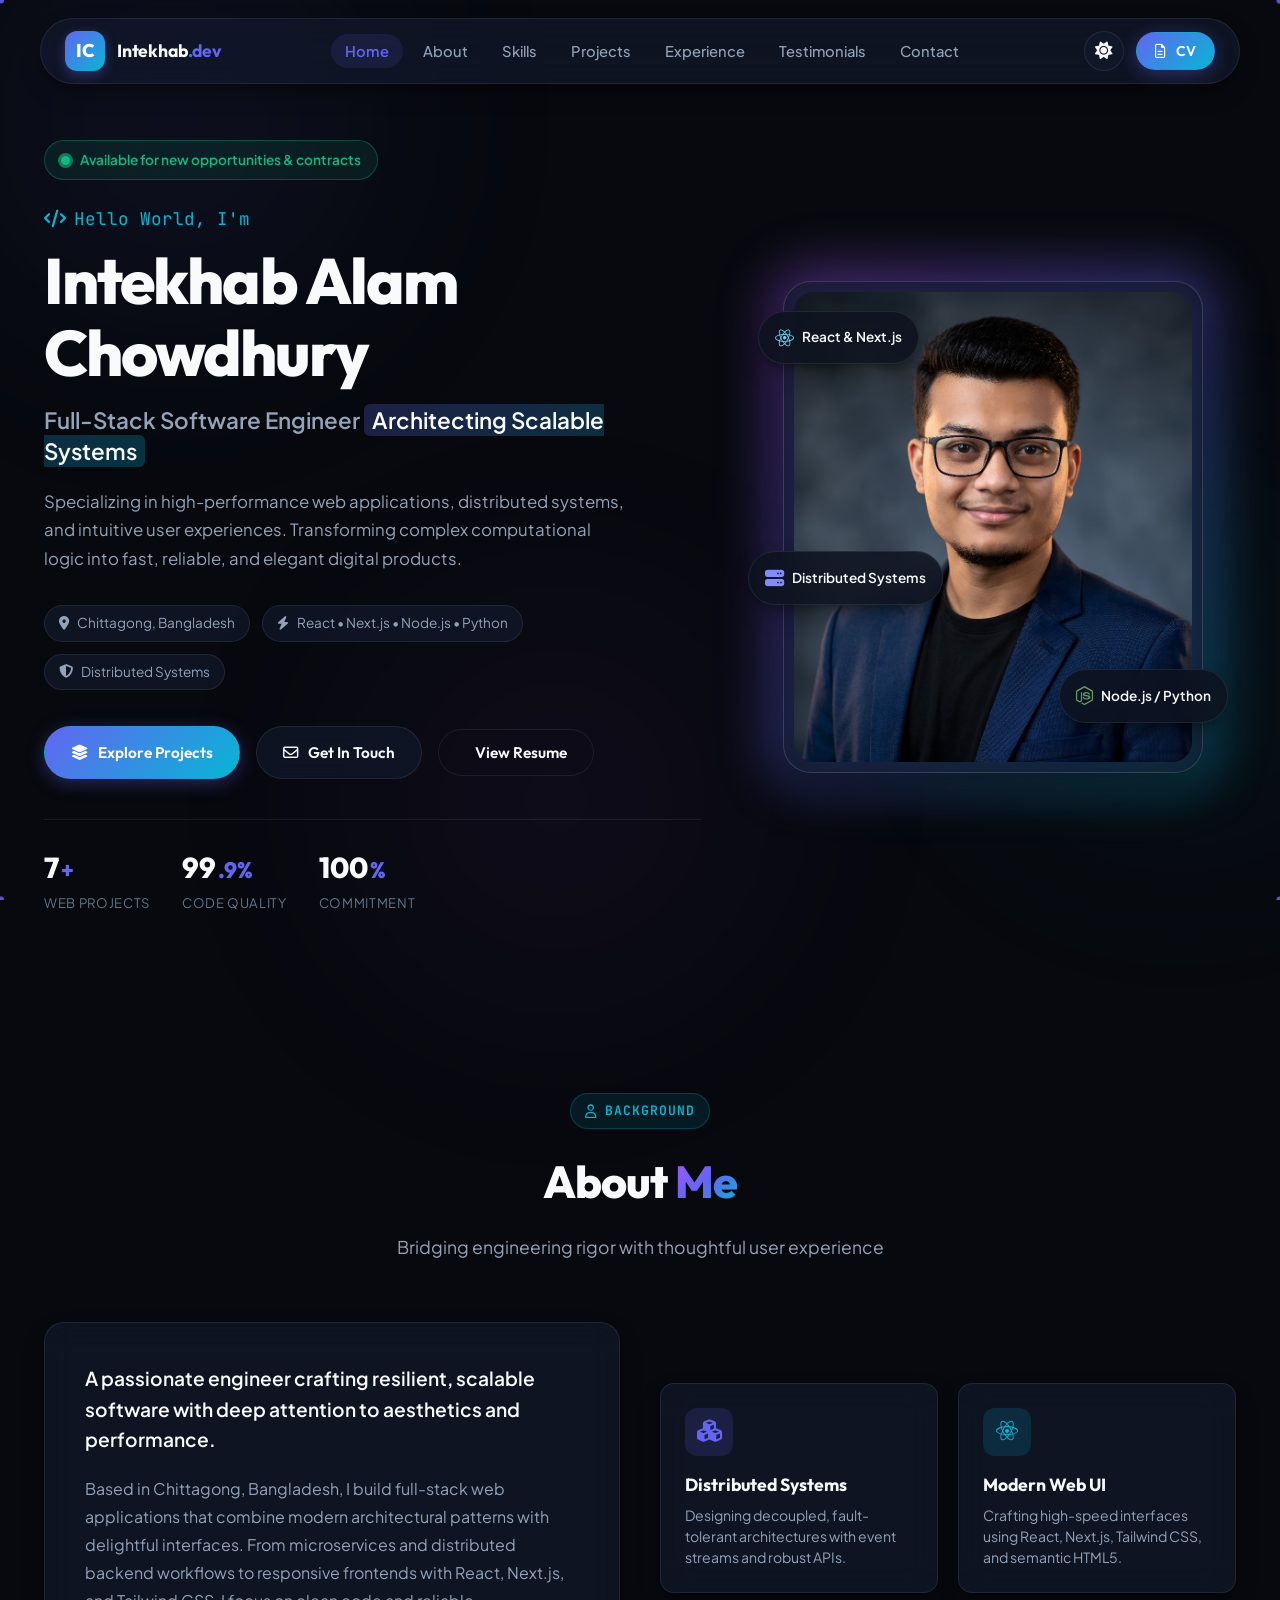
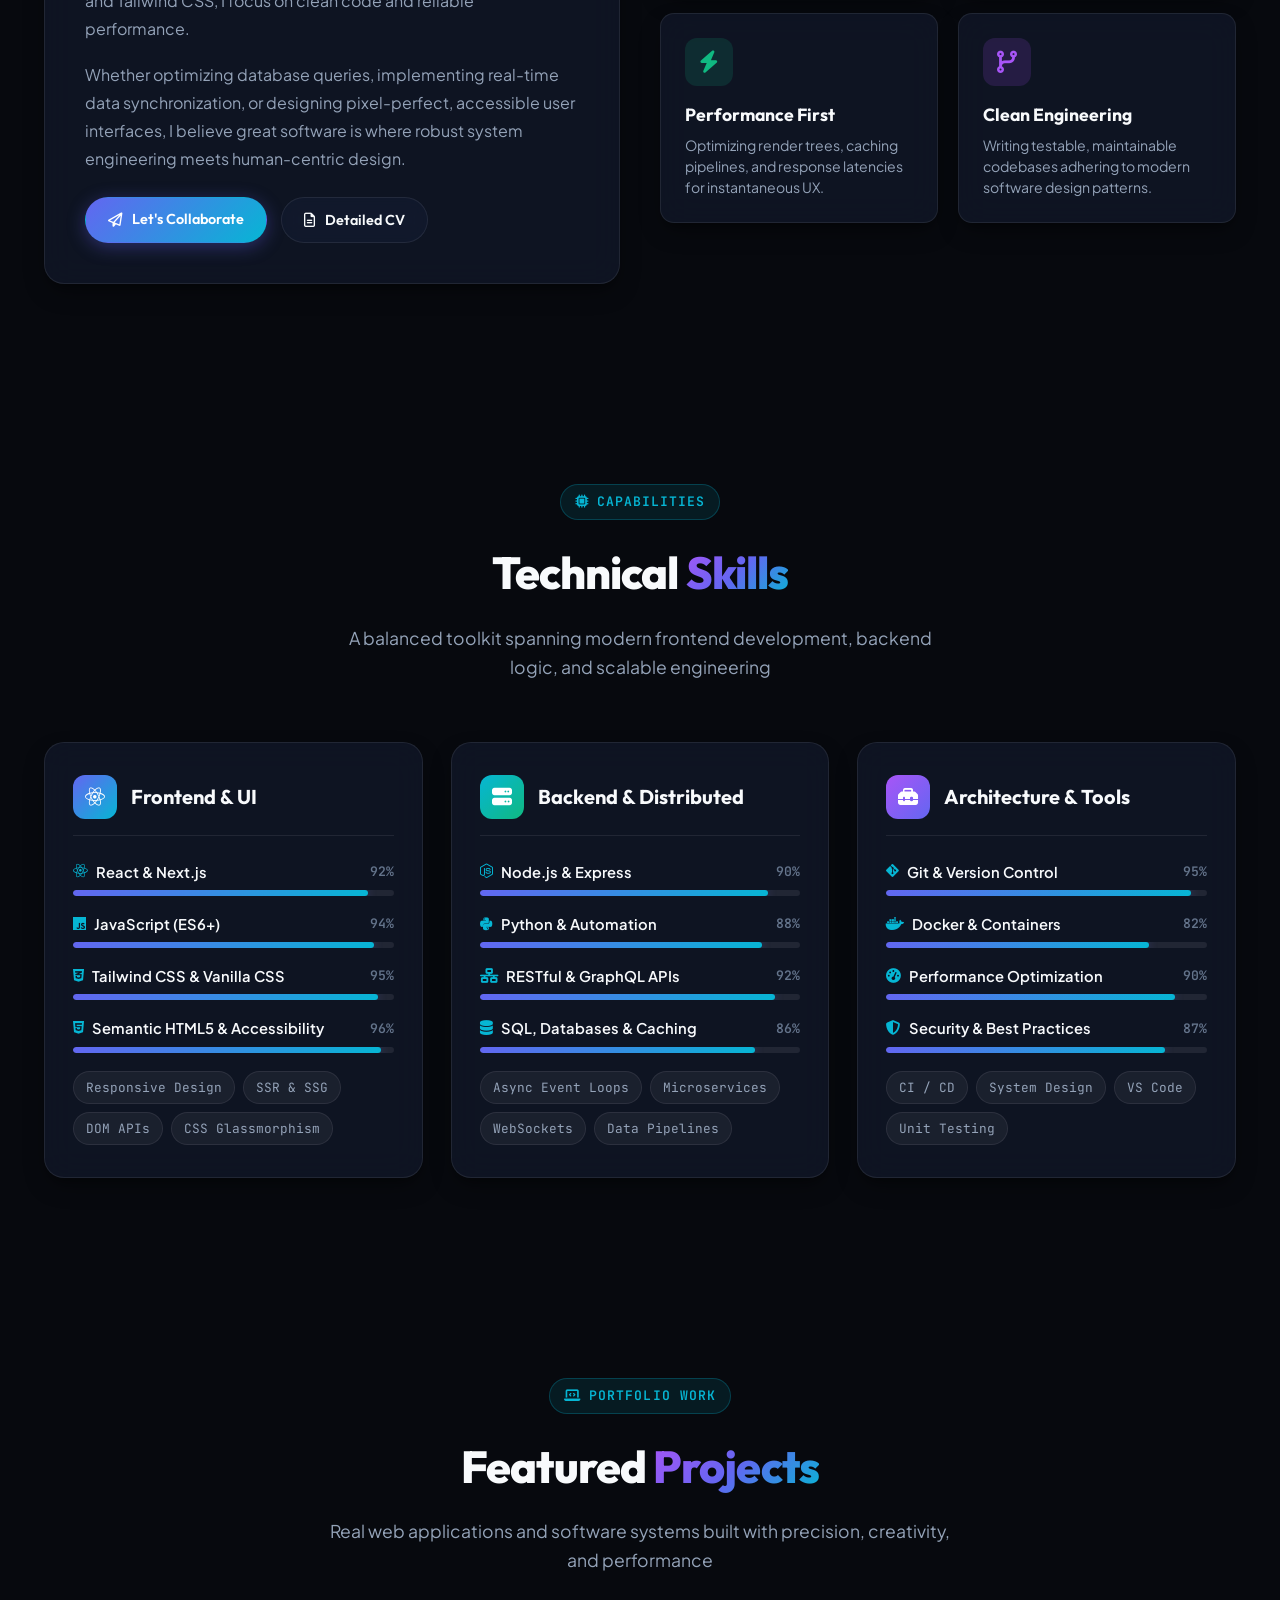
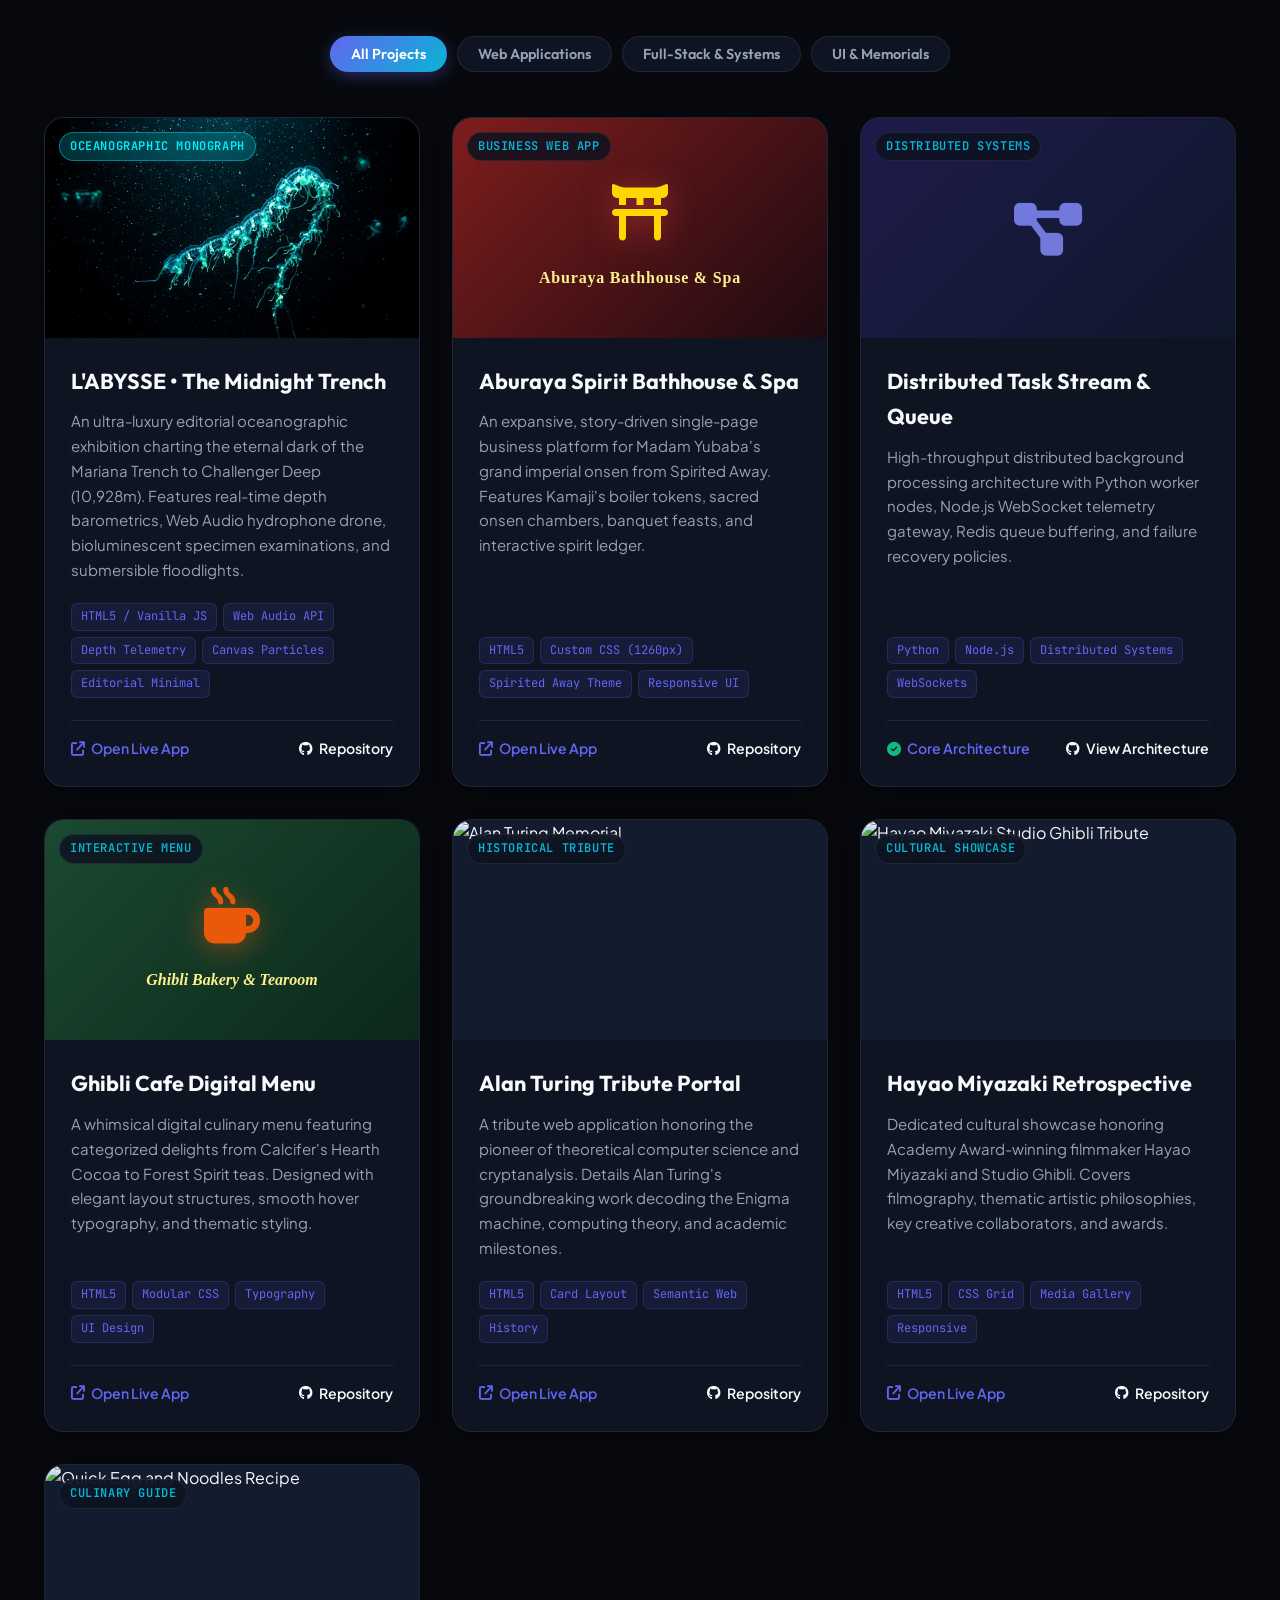
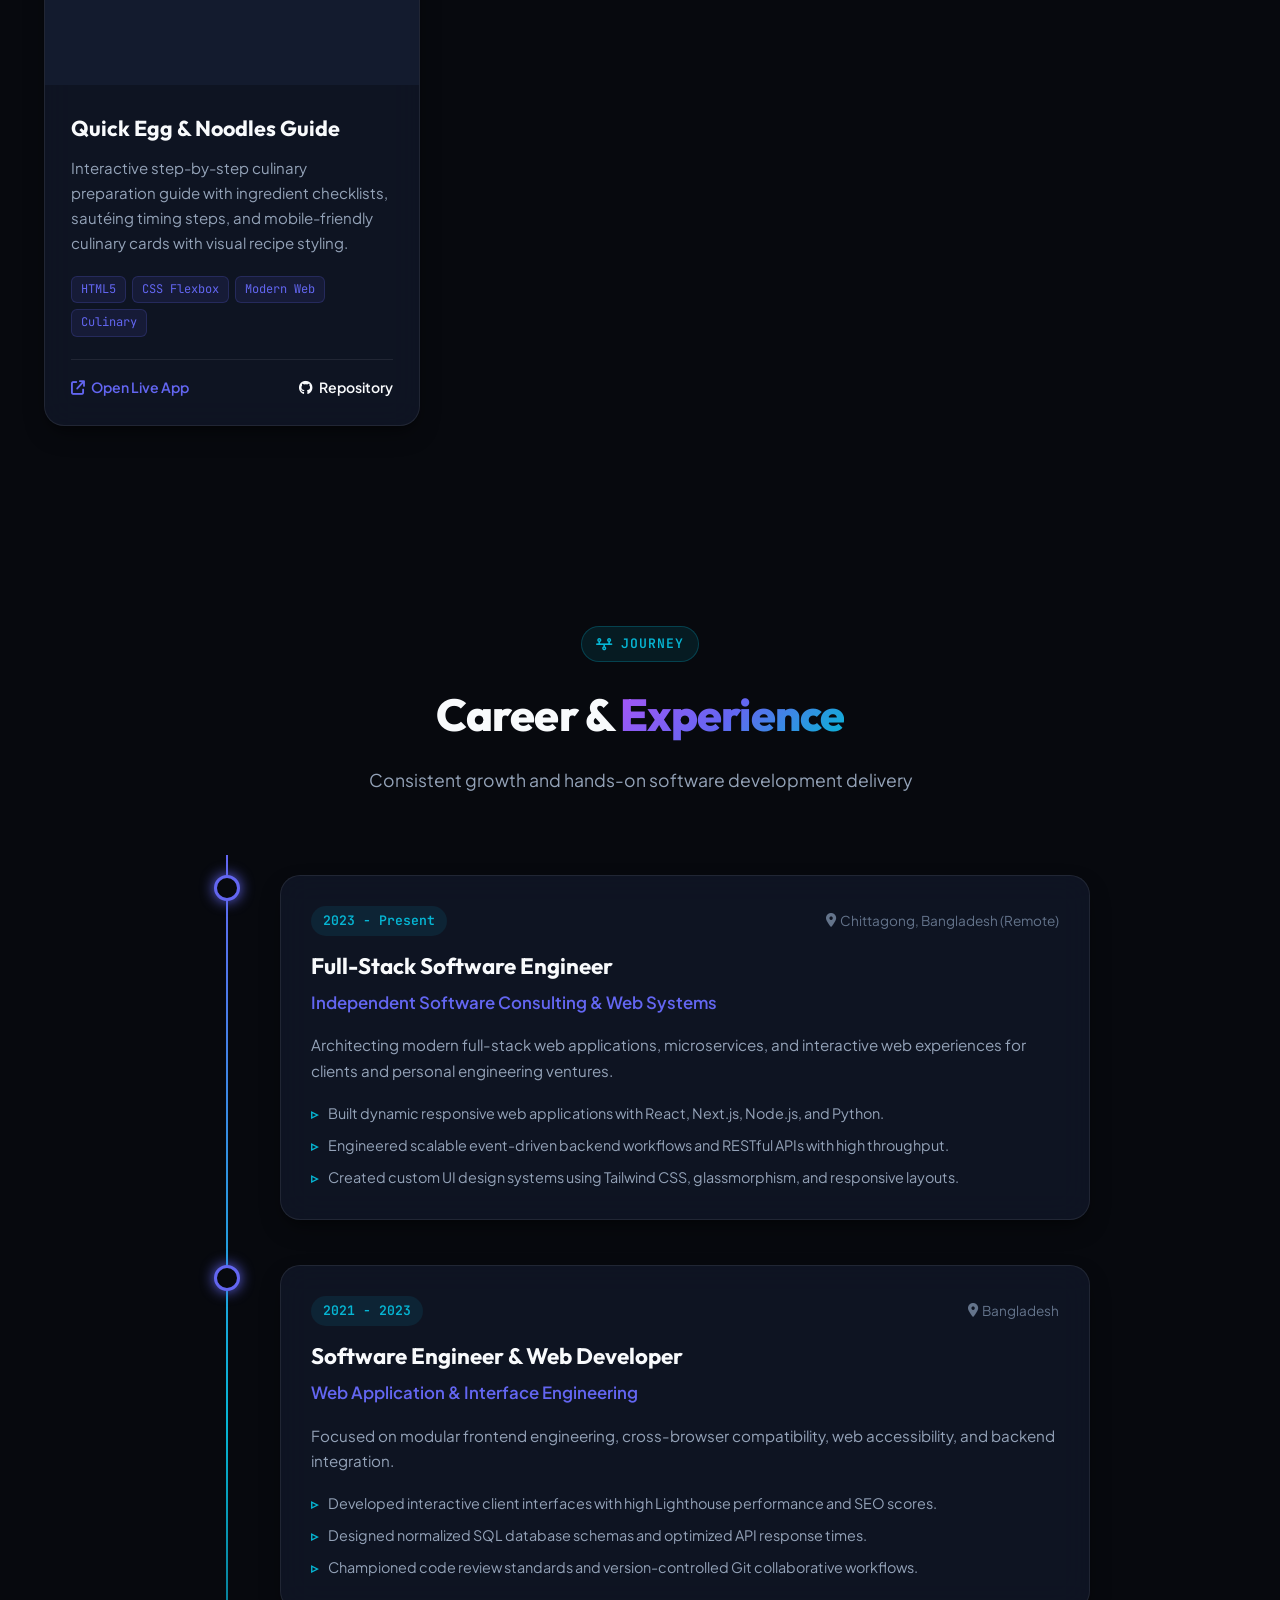
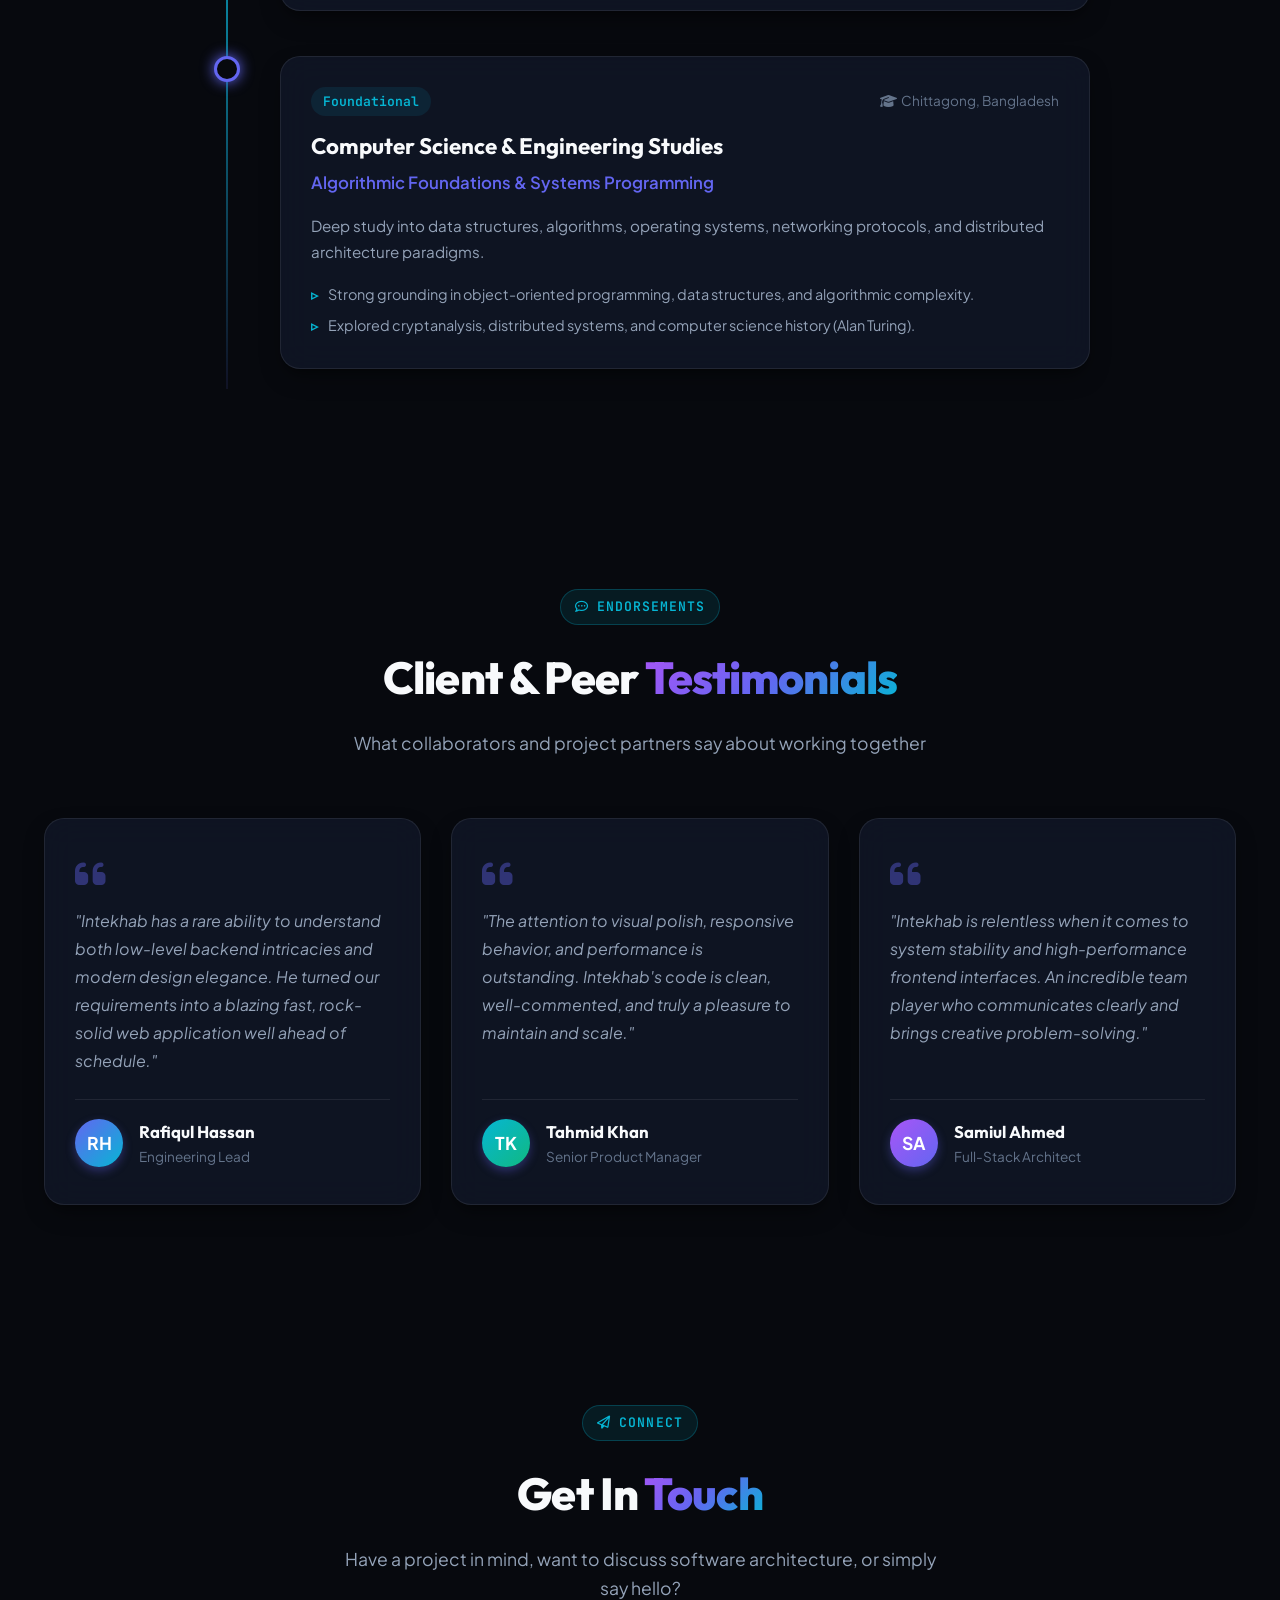
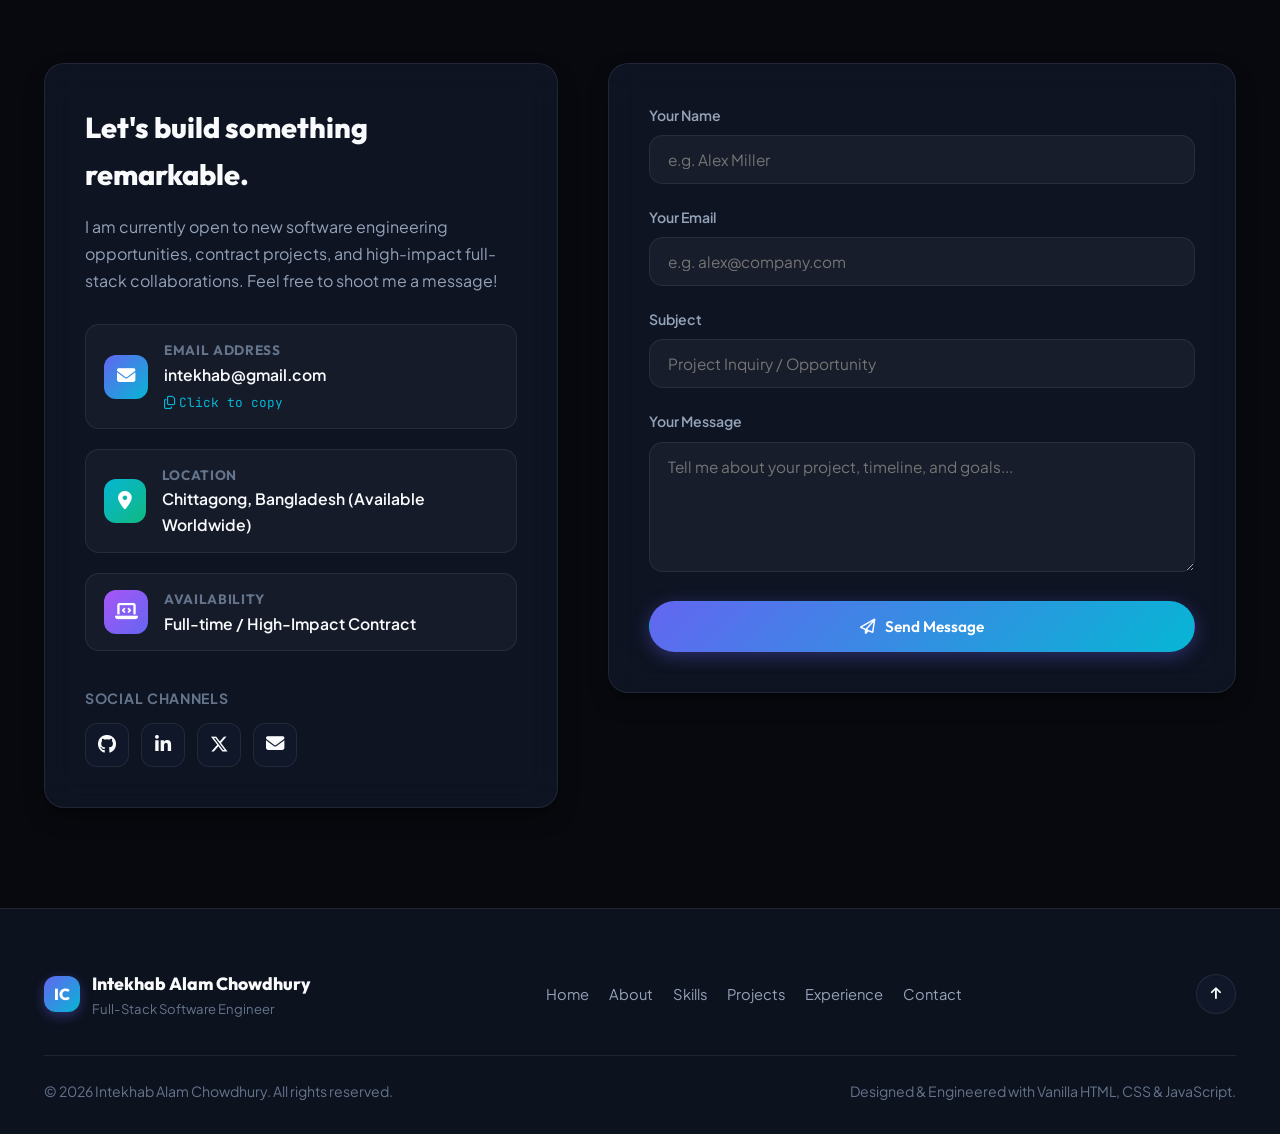
==== Portfolio/index.html @ 489e8120 "Fix public project screen issue (6ad2fc266c4249ab5e0a9890)" ====
<!DOCTYPE html>
<html lang="en" data-theme="dark">
<head>
  <meta charset="UTF-8" />
  <meta name="viewport" content="width=device-width, initial-scale=1.0" />
  <title>Intekhab Alam Chowdhury | Full-Stack Software Engineer</title>
  <meta name="description" content="Portfolio of Intekhab Alam Chowdhury - Full-Stack Software Engineer specializing in high-performance web applications, scalable architectures, and distributed systems." />
  <meta name="keywords" content="Intekhab Alam Chowdhury, Full-Stack Software Engineer, React, Next.js, Node.js, Python, Tailwind, Chittagong, Bangladesh, Portfolio" />
  <meta name="author" content="Intekhab Alam Chowdhury" />

  <!-- Open Graph / Meta -->
  <meta property="og:type" content="website" />
  <meta property="og:title" content="Intekhab Alam Chowdhury | Full-Stack Software Engineer" />
  <meta property="og:description" content="Specializing in high-performance web apps, distributed systems, and modern frontend/backend engineering." />
  <meta property="og:image" content="assets/profile.jpg" />

  <!-- Google Fonts & Font Awesome Icons -->
  <link rel="preconnect" href="https://fonts.googleapis.com" />
  <link rel="preconnect" href="https://fonts.gstatic.com" crossorigin />
  <link href="https://fonts.googleapis.com/css2?family=Outfit:wght@400;500;600;700;800;900&family=Plus+Jakarta+Sans:wght@300;400;500;600;700&family=JetBrains+Mono:wght@400;500;600&display=swap" rel="stylesheet" />
  <link rel="stylesheet" href="https://cdnjs.cloudflare.com/ajax/libs/font-awesome/6.5.1/css/all.min.css" />

  <!-- Custom Stylesheet -->
  <link rel="stylesheet" href="style.css" />
</head>
<body>

  <!-- Top Scroll Progress Bar -->
  <div class="scroll-progress-bar" id="scroll-progress"></div>

  <!-- Interactive Canvas Particle Background -->
  <canvas id="ambient-canvas"></canvas>

  <!-- Ambient Glowing Orbs -->
  <div class="bg-glow-orb orb-1"></div>
  <div class="bg-glow-orb orb-2"></div>
  <div class="bg-glow-orb orb-3"></div>

  <!-- =================================================================
       NAVIGATION
       ================================================================= -->
  <header>
    <nav class="navbar" id="navbar">
      <a href="#hero" class="nav-brand" aria-label="Intekhab Alam Chowdhury Home">
        <div class="nav-logo-badge">IC</div>
        <div class="nav-brand-text">Intekhab<span>.dev</span></div>
      </a>

      <ul class="nav-links">
        <li><a href="#hero" class="nav-link active">Home</a></li>
        <li><a href="#about" class="nav-link">About</a></li>
        <li><a href="#skills" class="nav-link">Skills</a></li>
        <li><a href="#projects" class="nav-link">Projects</a></li>
        <li><a href="#experience" class="nav-link">Experience</a></li>
        <li><a href="#testimonials" class="nav-link">Testimonials</a></li>
        <li><a href="#contact" class="nav-link">Contact</a></li>
      </ul>

      <div class="nav-actions">
        <button class="theme-toggle-btn" id="theme-toggle" aria-label="Toggle Dark/Light Mode">
          <i class="fa-solid fa-sun"></i>
        </button>
        <button class="btn btn-primary open-resume-modal" style="padding: 9px 18px; font-size: 0.88rem;">
          <i class="fa-regular fa-file-lines"></i> CV
        </button>
        <button class="mobile-nav-toggle" aria-label="Toggle navigation menu">
          <i class="fa-solid fa-bars"></i>
        </button>
      </div>
    </nav>
  </header>

  <main>
    <!-- =================================================================
         HERO SECTION
         ================================================================= -->
    <section class="hero" id="hero">
      <div class="container hero-grid">
        <div class="hero-content">
          <div class="hero-status-pill">
            <span class="status-pulse-dot"></span>
            Available for new opportunities & contracts
          </div>

          <div class="hero-greeting">
            <i class="fa-solid fa-code"></i> Hello World, I'm
          </div>

          <h1 class="hero-name">
            Intekhab Alam <br />
            <span class="gradient-text">Chowdhury</span>
          </h1>

          <h2 class="hero-title-role">
            Full-Stack Software Engineer <span class="highlight">Architecting Scalable Systems</span>
          </h2>

          <p class="hero-bio">
            Specializing in high-performance web applications, distributed systems, and intuitive user experiences.
            Transforming complex computational logic into fast, reliable, and elegant digital products.
          </p>

          <div class="hero-meta-badges">
            <div class="meta-badge">
              <i class="fa-solid fa-location-dot"></i> Chittagong, Bangladesh
            </div>
            <div class="meta-badge">
              <i class="fa-solid fa-bolt"></i> React • Next.js • Node.js • Python
            </div>
            <div class="meta-badge">
              <i class="fa-solid fa-shield-halved"></i> Distributed Systems
            </div>
          </div>

          <div class="hero-cta-group">
            <a href="#projects" class="btn btn-primary">
              <i class="fa-solid fa-layer-group"></i> Explore Projects
            </a>
            <a href="#contact" class="btn btn-secondary">
              <i class="fa-regular fa-envelope"></i> Get In Touch
            </a>
            <button class="btn btn-outline open-resume-modal">
              <i class="fa-solid fa-arrow-down-to-bracket"></i> View Resume
            </button>
          </div>

          <div class="hero-stats-row">
            <div class="stat-item">
              <div class="stat-number">7<span>+</span></div>
              <div class="stat-label">Web Projects</div>
            </div>
            <div class="stat-item">
              <div class="stat-number">99<span>.9%</span></div>
              <div class="stat-label">Code Quality</div>
            </div>
            <div class="stat-item">
              <div class="stat-number">100<span>%</span></div>
              <div class="stat-label">Commitment</div>
            </div>
          </div>
        </div>

        <div class="hero-visual">
          <div class="profile-card-wrapper">
            <div class="profile-glow-ring"></div>
            
            <div class="profile-image-container">
              <img 
                src="assets/profile.jpg" 
                alt="Intekhab Alam Chowdhury - Full-Stack Software Engineer" 
                class="profile-image" 
              />
            </div>

            <!-- Floating Tech Chips -->
            <div class="floating-chip chip-1">
              <span class="chip-icon"><i class="fa-brands fa-react" style="color: #61dafb;"></i></span>
              <span>React & Next.js</span>
            </div>

            <div class="floating-chip chip-2">
              <span class="chip-icon"><i class="fa-brands fa-node-js" style="color: #68a063;"></i></span>
              <span>Node.js / Python</span>
            </div>

            <div class="floating-chip chip-3">
              <span class="chip-icon"><i class="fa-solid fa-server" style="color: #818cf8;"></i></span>
              <span>Distributed Systems</span>
            </div>
          </div>
        </div>
      </div>
    </section>

    <!-- =================================================================
         ABOUT SECTION
         ================================================================= -->
    <section class="about" id="about">
      <div class="container">
        <div class="section-header">
          <div class="section-tag"><i class="fa-regular fa-user"></i> Background</div>
          <h2 class="section-title">About <span class="gradient-text">Me</span></h2>
          <p class="section-subtitle">Bridging engineering rigor with thoughtful user experience</p>
        </div>

        <div class="about-grid">
          <div class="glass-card about-card">
            <h3 class="about-lead">
              A passionate engineer crafting resilient, scalable software with deep attention to aesthetics and performance.
            </h3>
            <p class="about-paragraph">
              Based in Chittagong, Bangladesh, I build full-stack web applications that combine modern architectural patterns with delightful interfaces. From microservices and distributed backend workflows to responsive frontends with React, Next.js, and Tailwind CSS, I focus on clean code and reliable performance.
            </p>
            <p class="about-paragraph">
              Whether optimizing database queries, implementing real-time data synchronization, or designing pixel-perfect, accessible user interfaces, I believe great software is where robust system engineering meets human-centric design.
            </p>
            
            <div style="margin-top: 24px; display: flex; gap: 14px; flex-wrap: wrap;">
              <a href="#contact" class="btn btn-primary" style="padding: 10px 22px; font-size: 0.9rem;">
                <i class="fa-regular fa-paper-plane"></i> Let's Collaborate
              </a>
              <button class="btn btn-secondary open-resume-modal" style="padding: 10px 22px; font-size: 0.9rem;">
                <i class="fa-regular fa-file-lines"></i> Detailed CV
              </button>
            </div>
          </div>

          <div class="about-highlights-grid">
            <div class="glass-card highlight-box">
              <div class="highlight-icon">
                <i class="fa-solid fa-cubes"></i>
              </div>
              <h3>Distributed Systems</h3>
              <p>Designing decoupled, fault-tolerant architectures with event streams and robust APIs.</p>
            </div>

            <div class="glass-card highlight-box">
              <div class="highlight-icon" style="background: rgba(6, 182, 212, 0.15); color: var(--accent-cyan);">
                <i class="fa-brands fa-react"></i>
              </div>
              <h3>Modern Web UI</h3>
              <p>Crafting high-speed interfaces using React, Next.js, Tailwind CSS, and semantic HTML5.</p>
            </div>

            <div class="glass-card highlight-box">
              <div class="highlight-icon" style="background: rgba(16, 185, 129, 0.15); color: var(--accent-emerald);">
                <i class="fa-solid fa-bolt"></i>
              </div>
              <h3>Performance First</h3>
              <p>Optimizing render trees, caching pipelines, and response latencies for instantaneous UX.</p>
            </div>

            <div class="glass-card highlight-box">
              <div class="highlight-icon" style="background: rgba(168, 85, 247, 0.15); color: var(--accent-purple);">
                <i class="fa-solid fa-code-branch"></i>
              </div>
              <h3>Clean Engineering</h3>
              <p>Writing testable, maintainable codebases adhering to modern software design patterns.</p>
            </div>
          </div>
        </div>
      </div>
    </section>

    <!-- =================================================================
         SKILLS & TECH STACK SECTION
         ================================================================= -->
    <section class="skills" id="skills">
      <div class="container">
        <div class="section-header">
          <div class="section-tag"><i class="fa-solid fa-microchip"></i> Capabilities</div>
          <h2 class="section-title">Technical <span class="gradient-text">Skills</span></h2>
          <p class="section-subtitle">A balanced toolkit spanning modern frontend development, backend logic, and scalable engineering</p>
        </div>

        <div class="skills-category-grid">
          <!-- Category 1: Frontend -->
          <div class="glass-card skill-category-card tilt-card">
            <div class="category-header-wrap">
              <div class="category-icon-box">
                <i class="fa-brands fa-react"></i>
              </div>
              <h3>Frontend & UI</h3>
            </div>

            <div class="skill-list">
              <div class="skill-item">
                <div class="skill-info">
                  <span class="skill-name"><i class="fa-brands fa-react"></i> React & Next.js</span>
                  <span class="skill-pct">92%</span>
                </div>
                <div class="skill-bar-track">
                  <div class="skill-bar-fill" data-width="92%"></div>
                </div>
              </div>

              <div class="skill-item">
                <div class="skill-info">
                  <span class="skill-name"><i class="fa-brands fa-js"></i> JavaScript (ES6+)</span>
                  <span class="skill-pct">94%</span>
                </div>
                <div class="skill-bar-track">
                  <div class="skill-bar-fill" data-width="94%"></div>
                </div>
              </div>

              <div class="skill-item">
                <div class="skill-info">
                  <span class="skill-name"><i class="fa-brands fa-css3-alt"></i> Tailwind CSS & Vanilla CSS</span>
                  <span class="skill-pct">95%</span>
                </div>
                <div class="skill-bar-track">
                  <div class="skill-bar-fill" data-width="95%"></div>
                </div>
              </div>

              <div class="skill-item">
                <div class="skill-info">
                  <span class="skill-name"><i class="fa-brands fa-html5"></i> Semantic HTML5 & Accessibility</span>
                  <span class="skill-pct">96%</span>
                </div>
                <div class="skill-bar-track">
                  <div class="skill-bar-fill" data-width="96%"></div>
                </div>
              </div>
            </div>

            <div class="tech-pills-wrap">
              <span class="tech-pill">Responsive Design</span>
              <span class="tech-pill">SSR & SSG</span>
              <span class="tech-pill">DOM APIs</span>
              <span class="tech-pill">CSS Glassmorphism</span>
            </div>
          </div>

          <!-- Category 2: Backend & Distributed -->
          <div class="glass-card skill-category-card tilt-card">
            <div class="category-header-wrap">
              <div class="category-icon-box" style="background: linear-gradient(135deg, #06b6d4 0%, #10b981 100%);">
                <i class="fa-solid fa-server"></i>
              </div>
              <h3>Backend & Distributed</h3>
            </div>

            <div class="skill-list">
              <div class="skill-item">
                <div class="skill-info">
                  <span class="skill-name"><i class="fa-brands fa-node-js"></i> Node.js & Express</span>
                  <span class="skill-pct">90%</span>
                </div>
                <div class="skill-bar-track">
                  <div class="skill-bar-fill" data-width="90%"></div>
                </div>
              </div>

              <div class="skill-item">
                <div class="skill-info">
                  <span class="skill-name"><i class="fa-brands fa-python"></i> Python & Automation</span>
                  <span class="skill-pct">88%</span>
                </div>
                <div class="skill-bar-track">
                  <div class="skill-bar-fill" data-width="88%"></div>
                </div>
              </div>

              <div class="skill-item">
                <div class="skill-info">
                  <span class="skill-name"><i class="fa-solid fa-network-wired"></i> RESTful & GraphQL APIs</span>
                  <span class="skill-pct">92%</span>
                </div>
                <div class="skill-bar-track">
                  <div class="skill-bar-fill" data-width="92%"></div>
                </div>
              </div>

              <div class="skill-item">
                <div class="skill-info">
                  <span class="skill-name"><i class="fa-solid fa-database"></i> SQL, Databases & Caching</span>
                  <span class="skill-pct">86%</span>
                </div>
                <div class="skill-bar-track">
                  <div class="skill-bar-fill" data-width="86%"></div>
                </div>
              </div>
            </div>

            <div class="tech-pills-wrap">
              <span class="tech-pill">Async Event Loops</span>
              <span class="tech-pill">Microservices</span>
              <span class="tech-pill">WebSockets</span>
              <span class="tech-pill">Data Pipelines</span>
            </div>
          </div>

          <!-- Category 3: Tools & Architecture -->
          <div class="glass-card skill-category-card tilt-card">
            <div class="category-header-wrap">
              <div class="category-icon-box" style="background: linear-gradient(135deg, #a855f7 0%, #6366f1 100%);">
                <i class="fa-solid fa-toolbox"></i>
              </div>
              <h3>Architecture & Tools</h3>
            </div>

            <div class="skill-list">
              <div class="skill-item">
                <div class="skill-info">
                  <span class="skill-name"><i class="fa-brands fa-git-alt"></i> Git & Version Control</span>
                  <span class="skill-pct">95%</span>
                </div>
                <div class="skill-bar-track">
                  <div class="skill-bar-fill" data-width="95%"></div>
                </div>
              </div>

              <div class="skill-item">
                <div class="skill-info">
                  <span class="skill-name"><i class="fa-brands fa-docker"></i> Docker & Containers</span>
                  <span class="skill-pct">82%</span>
                </div>
                <div class="skill-bar-track">
                  <div class="skill-bar-fill" data-width="82%"></div>
                </div>
              </div>

              <div class="skill-item">
                <div class="skill-info">
                  <span class="skill-name"><i class="fa-solid fa-gauge-high"></i> Performance Optimization</span>
                  <span class="skill-pct">90%</span>
                </div>
                <div class="skill-bar-track">
                  <div class="skill-bar-fill" data-width="90%"></div>
                </div>
              </div>

              <div class="skill-item">
                <div class="skill-info">
                  <span class="skill-name"><i class="fa-solid fa-shield-halved"></i> Security & Best Practices</span>
                  <span class="skill-pct">87%</span>
                </div>
                <div class="skill-bar-track">
                  <div class="skill-bar-fill" data-width="87%"></div>
                </div>
              </div>
            </div>

            <div class="tech-pills-wrap">
              <span class="tech-pill">CI / CD</span>
              <span class="tech-pill">System Design</span>
              <span class="tech-pill">VS Code</span>
              <span class="tech-pill">Unit Testing</span>
            </div>
          </div>
        </div>
      </div>
    </section>

    <!-- =================================================================
         PROJECTS SECTION
         ================================================================= -->
    <section class="projects" id="projects">
      <div class="container">
        <div class="section-header">
          <div class="section-tag"><i class="fa-solid fa-laptop-code"></i> Portfolio Work</div>
          <h2 class="section-title">Featured <span class="gradient-text">Projects</span></h2>
          <p class="section-subtitle">Real web applications and software systems built with precision, creativity, and performance</p>
        </div>

        <!-- Filter Bar -->
        <div class="projects-filter-bar">
          <button class="filter-btn active" data-filter="all">All Projects</button>
          <button class="filter-btn" data-filter="web-apps">Web Applications</button>
          <button class="filter-btn" data-filter="fullstack">Full-Stack & Systems</button>
          <button class="filter-btn" data-filter="memorials">UI & Memorials</button>
        </div>

        <div class="projects-grid">

          <!-- Flagship Project: L'ABYSSE (Haute Oceanographic Exhibition) -->
          <div class="glass-card project-card tilt-card" data-category="web-apps">
            <div class="project-thumb-box" style="position: relative; overflow: hidden; background: #030814;">
              <span class="project-category-badge" style="background: rgba(0, 240, 255, 0.2); color: #00f0ff; border-color: rgba(0, 240, 255, 0.4);">Oceanographic Monograph</span>
              <img src="./Projects/Oceanographic exhibition/assets/hero-siphonophore.jpg" alt="L'Abysse Oceanographic Exhibition" loading="lazy" style="width: 100%; height: 100%; object-fit: cover;" />
            </div>
            <div class="project-content">
              <h3 class="project-title">L'ABYSSE • The Midnight Trench</h3>
              <p class="project-desc">
                An ultra-luxury editorial oceanographic exhibition charting the eternal dark of the Mariana Trench to Challenger Deep (10,928m). Features real-time depth barometrics, Web Audio hydrophone drone, bioluminescent specimen examinations, and submersible floodlights.
              </p>
              <div class="project-tags">
                <span class="project-tag">HTML5 / Vanilla JS</span>
                <span class="project-tag">Web Audio API</span>
                <span class="project-tag">Depth Telemetry</span>
                <span class="project-tag">Canvas Particles</span>
                <span class="project-tag">Editorial Minimal</span>
              </div>
              <div class="project-actions">
                <a href="./Projects/Oceanographic exhibition/index.html" target="_blank" class="action-link action-link-primary">
                  <i class="fa-solid fa-arrow-up-right-from-square"></i> Open Live App
                </a>
                <a href="https://github.com/intekhab" target="_blank" class="action-link">
                  <i class="fa-brands fa-github"></i> Repository
                </a>
              </div>
            </div>
          </div>

          <!-- Project 1: Aburaya Grand Bathhouse & Spirit Spa (Spirited Away) -->
          <div class="glass-card project-card tilt-card" data-category="web-apps">
            <div class="project-thumb-box" style="background: linear-gradient(135deg, #7f1d1d 0%, #1c0a10 100%); display: flex; flex-direction: column; align-items: center; justify-content: center; position: relative;">
              <span class="project-category-badge">Business Web App</span>
              <div style="font-size: 3.5rem; color: #ffd700; filter: drop-shadow(0 4px 14px rgba(239, 68, 68, 0.5));">
                <i class="fa-solid fa-torii-gate"></i>
              </div>
              <div style="font-family: 'Cinzel', serif; font-size: 1rem; color: #fef08a; font-weight: 700; margin-top: 8px; letter-spacing: 0.05em;">
                Aburaya Bathhouse &amp; Spa
              </div>
            </div>
            <div class="project-content">
              <h3 class="project-title">Aburaya Spirit Bathhouse & Spa</h3>
              <p class="project-desc">
                An expansive, story-driven single-page business platform for Madam Yubaba's grand imperial onsen from Spirited Away. Features Kamaji's boiler tokens, sacred onsen chambers, banquet feasts, and interactive spirit ledger.
              </p>
              <div class="project-tags">
                <span class="project-tag">HTML5</span>
                <span class="project-tag">Custom CSS (1260px)</span>
                <span class="project-tag">Spirited Away Theme</span>
                <span class="project-tag">Responsive UI</span>
              </div>
              <div class="project-actions">
                <a href="./Projects/single page business site/Aburaya Spirit Bathhouse and Spa/index.html" target="_blank" class="action-link action-link-primary">
                  <i class="fa-solid fa-arrow-up-right-from-square"></i> Open Live App
                </a>
                <a href="https://github.com/intekhab" target="_blank" class="action-link">
                  <i class="fa-brands fa-github"></i> Repository
                </a>
              </div>
            </div>
          </div>

          <!-- Project 2: Distributed Event & Task Orchestrator (Full-Stack Flagship) -->
          <div class="glass-card project-card tilt-card" data-category="fullstack">
            <div class="project-thumb-box" style="background: linear-gradient(135deg, #1e1b4b 0%, #0f172a 100%); display: flex; align-items: center; justify-content: center;">
              <span class="project-category-badge">Distributed Systems</span>
              <div style="font-size: 3.8rem; color: #818cf8; opacity: 0.85;">
                <i class="fa-solid fa-diagram-project"></i>
              </div>
            </div>
            <div class="project-content">
              <h3 class="project-title">Distributed Task Stream & Queue</h3>
              <p class="project-desc">
                High-throughput distributed background processing architecture with Python worker nodes, Node.js WebSocket telemetry gateway, Redis queue buffering, and failure recovery policies.
              </p>
              <div class="project-tags">
                <span class="project-tag">Python</span>
                <span class="project-tag">Node.js</span>
                <span class="project-tag">Distributed Systems</span>
                <span class="project-tag">WebSockets</span>
              </div>
              <div class="project-actions">
                <span class="action-link action-link-primary" style="cursor: default;">
                  <i class="fa-solid fa-circle-check" style="color: var(--accent-emerald);"></i> Core Architecture
                </span>
                <a href="https://github.com/intekhab" target="_blank" class="action-link">
                  <i class="fa-brands fa-github"></i> View Architecture
                </a>
              </div>
            </div>
          </div>

          <!-- Project 3: Ghibli-inspired Bakery & Cafe Menu -->
          <div class="glass-card project-card tilt-card" data-category="web-apps">
            <div class="project-thumb-box" style="background: linear-gradient(135deg, #1b4931 0%, #0c281a 100%); display: flex; flex-direction: column; align-items: center; justify-content: center; position: relative;">
              <span class="project-category-badge">Interactive Menu</span>
              <div style="font-size: 3.5rem; color: #ea580c; filter: drop-shadow(0 4px 14px rgba(234, 88, 12, 0.5));">
                <i class="fa-solid fa-mug-hot"></i>
              </div>
              <div style="font-family: 'Playfair Display', serif; font-size: 1rem; color: #fef08a; font-weight: 700; margin-top: 8px; font-style: italic;">
                Ghibli Bakery &amp; Tearoom
              </div>
            </div>
            <div class="project-content">
              <h3 class="project-title">Ghibli Cafe Digital Menu</h3>
              <p class="project-desc">
                A whimsical digital culinary menu featuring categorized delights from Calcifer's Hearth Cocoa to Forest Spirit teas. Designed with elegant layout structures, smooth hover typography, and thematic styling.
              </p>
              <div class="project-tags">
                <span class="project-tag">HTML5</span>
                <span class="project-tag">Modular CSS</span>
                <span class="project-tag">Typography</span>
                <span class="project-tag">UI Design</span>
              </div>
              <div class="project-actions">
                <a href="./Projects/Restaurant menu site/index.html" target="_blank" class="action-link action-link-primary">
                  <i class="fa-solid fa-arrow-up-right-from-square"></i> Open Live App
                </a>
                <a href="https://github.com/intekhab" target="_blank" class="action-link">
                  <i class="fa-brands fa-github"></i> Repository
                </a>
              </div>
            </div>
          </div>

          <!-- Project 4: Alan Turing Memorial Tribute -->
          <div class="glass-card project-card tilt-card" data-category="memorials">
            <div class="project-thumb-box">
              <span class="project-category-badge">Historical Tribute</span>
              <img src="https://upload.wikimedia.org/wikipedia/commons/thumb/c/ce/Alan_turing_header.jpg/250px-Alan_turing_header.jpg" alt="Alan Turing Memorial" loading="lazy" />
            </div>
            <div class="project-content">
              <h3 class="project-title">Alan Turing Tribute Portal</h3>
              <p class="project-desc">
                A tribute web application honoring the pioneer of theoretical computer science and cryptanalysis. Details Alan Turing's groundbreaking work decoding the Enigma machine, computing theory, and academic milestones.
              </p>
              <div class="project-tags">
                <span class="project-tag">HTML5</span>
                <span class="project-tag">Card Layout</span>
                <span class="project-tag">Semantic Web</span>
                <span class="project-tag">History</span>
              </div>
              <div class="project-actions">
                <a href="./Projects/Memorial site/Alan turing/index.html" target="_blank" class="action-link action-link-primary">
                  <i class="fa-solid fa-arrow-up-right-from-square"></i> Open Live App
                </a>
                <a href="https://github.com/intekhab" target="_blank" class="action-link">
                  <i class="fa-brands fa-github"></i> Repository
                </a>
              </div>
            </div>
          </div>

          <!-- Project 5: Studio Ghibli (Hayao Miyazaki) Retrospective -->
          <div class="glass-card project-card tilt-card" data-category="memorials">
            <div class="project-thumb-box">
              <span class="project-category-badge">Cultural Showcase</span>
              <img src="https://i.ibb.co/8nVcRCSr/images-1.jpg" alt="Hayao Miyazaki Studio Ghibli Tribute" loading="lazy" />
            </div>
            <div class="project-content">
              <h3 class="project-title">Hayao Miyazaki Retrospective</h3>
              <p class="project-desc">
                Dedicated cultural showcase honoring Academy Award-winning filmmaker Hayao Miyazaki and Studio Ghibli. Covers filmography, thematic artistic philosophies, key creative collaborators, and awards.
              </p>
              <div class="project-tags">
                <span class="project-tag">HTML5</span>
                <span class="project-tag">CSS Grid</span>
                <span class="project-tag">Media Gallery</span>
                <span class="project-tag">Responsive</span>
              </div>
              <div class="project-actions">
                <a href="./Projects/Memorial site/Studio Ghibli (Hayao Miyazaki)/index.html" target="_blank" class="action-link action-link-primary">
                  <i class="fa-solid fa-arrow-up-right-from-square"></i> Open Live App
                </a>
                <a href="https://github.com/intekhab" target="_blank" class="action-link">
                  <i class="fa-brands fa-github"></i> Repository
                </a>
              </div>
            </div>
          </div>

          <!-- Project 6: Quick Egg & Noodles Culinary Guide -->
          <div class="glass-card project-card tilt-card" data-category="web-apps">
            <div class="project-thumb-box">
              <span class="project-category-badge">Culinary Guide</span>
              <img src="https://i.ibb.co/XrX5RQrD/Gemini-Generated-Image-qbsac8qbsac8qbsa-1.jpg" alt="Quick Egg and Noodles Recipe" loading="lazy" />
            </div>
            <div class="project-content">
              <h3 class="project-title">Quick Egg & Noodles Guide</h3>
              <p class="project-desc">
                Interactive step-by-step culinary preparation guide with ingredient checklists, sautéing timing steps, and mobile-friendly culinary cards with visual recipe styling.
              </p>
              <div class="project-tags">
                <span class="project-tag">HTML5</span>
                <span class="project-tag">CSS Flexbox</span>
                <span class="project-tag">Modern Web</span>
                <span class="project-tag">Culinary</span>
              </div>
              <div class="project-actions">
                <a href="./Projects/Recipe Sites/Egg Noodles recipe/index.html" target="_blank" class="action-link action-link-primary">
                  <i class="fa-solid fa-arrow-up-right-from-square"></i> Open Live App
                </a>
                <a href="https://github.com/intekhab" target="_blank" class="action-link">
                  <i class="fa-brands fa-github"></i> Repository
                </a>
              </div>
            </div>
          </div>

        </div>
      </div>
    </section>

    <!-- =================================================================
         EXPERIENCE & CAREER TIMELINE SECTION
         ================================================================= -->
    <section class="experience" id="experience">
      <div class="container">
        <div class="section-header">
          <div class="section-tag"><i class="fa-solid fa-timeline"></i> Journey</div>
          <h2 class="section-title">Career & <span class="gradient-text">Experience</span></h2>
          <p class="section-subtitle">Consistent growth and hands-on software development delivery</p>
        </div>

        <div class="timeline-wrap">
          <div class="timeline-line"></div>

          <!-- Timeline 1 -->
          <div class="timeline-item">
            <div class="timeline-node"></div>
            <div class="glass-card timeline-content-card tilt-card">
              <div class="timeline-meta">
                <span class="timeline-period">2023 - Present</span>
                <span class="timeline-location"><i class="fa-solid fa-location-dot"></i> Chittagong, Bangladesh (Remote)</span>
              </div>
              <h3 class="timeline-role">Full-Stack Software Engineer</h3>
              <div class="timeline-company">Independent Software Consulting & Web Systems</div>
              <p class="timeline-desc">
                Architecting modern full-stack web applications, microservices, and interactive web experiences for clients and personal engineering ventures.
              </p>
              <ul class="timeline-highlights">
                <li>Built dynamic responsive web applications with React, Next.js, Node.js, and Python.</li>
                <li>Engineered scalable event-driven backend workflows and RESTful APIs with high throughput.</li>
                <li>Created custom UI design systems using Tailwind CSS, glassmorphism, and responsive layouts.</li>
              </ul>
            </div>
          </div>

          <!-- Timeline 2 -->
          <div class="timeline-item">
            <div class="timeline-node"></div>
            <div class="glass-card timeline-content-card tilt-card">
              <div class="timeline-meta">
                <span class="timeline-period">2021 - 2023</span>
                <span class="timeline-location"><i class="fa-solid fa-location-dot"></i> Bangladesh</span>
              </div>
              <h3 class="timeline-role">Software Engineer & Web Developer</h3>
              <div class="timeline-company">Web Application & Interface Engineering</div>
              <p class="timeline-desc">
                Focused on modular frontend engineering, cross-browser compatibility, web accessibility, and backend integration.
              </p>
              <ul class="timeline-highlights">
                <li>Developed interactive client interfaces with high Lighthouse performance and SEO scores.</li>
                <li>Designed normalized SQL database schemas and optimized API response times.</li>
                <li>Championed code review standards and version-controlled Git collaborative workflows.</li>
              </ul>
            </div>
          </div>

          <!-- Timeline 3 -->
          <div class="timeline-item">
            <div class="timeline-node"></div>
            <div class="glass-card timeline-content-card tilt-card">
              <div class="timeline-meta">
                <span class="timeline-period">Foundational</span>
                <span class="timeline-location"><i class="fa-solid fa-graduation-cap"></i> Chittagong, Bangladesh</span>
              </div>
              <h3 class="timeline-role">Computer Science & Engineering Studies</h3>
              <div class="timeline-company">Algorithmic Foundations & Systems Programming</div>
              <p class="timeline-desc">
                Deep study into data structures, algorithms, operating systems, networking protocols, and distributed architecture paradigms.
              </p>
              <ul class="timeline-highlights">
                <li>Strong grounding in object-oriented programming, data structures, and algorithmic complexity.</li>
                <li>Explored cryptanalysis, distributed systems, and computer science history (Alan Turing).</li>
              </ul>
            </div>
          </div>

        </div>
      </div>
    </section>

    <!-- =================================================================
         TESTIMONIALS SECTION
         ================================================================= -->
    <section class="testimonials" id="testimonials">
      <div class="container">
        <div class="section-header">
          <div class="section-tag"><i class="fa-regular fa-comment-dots"></i> Endorsements</div>
          <h2 class="section-title">Client & Peer <span class="gradient-text">Testimonials</span></h2>
          <p class="section-subtitle">What collaborators and project partners say about working together</p>
        </div>

        <div class="testimonials-grid">
          <!-- Testimonial 1 -->
          <div class="glass-card testimonial-card tilt-card">
            <div>
              <div class="quote-icon"><i class="fa-solid fa-quote-left"></i></div>
              <p class="testimonial-quote">
                "Intekhab has a rare ability to understand both low-level backend intricacies and modern design elegance. He turned our requirements into a blazing fast, rock-solid web application well ahead of schedule."
              </p>
            </div>
            <div class="testimonial-author">
              <div class="author-avatar">RH</div>
              <div class="author-info">
                <h4>Rafiqul Hassan</h4>
                <p>Engineering Lead</p>
              </div>
            </div>
          </div>

          <!-- Testimonial 2 -->
          <div class="glass-card testimonial-card tilt-card">
            <div>
              <div class="quote-icon"><i class="fa-solid fa-quote-left"></i></div>
              <p class="testimonial-quote">
                "The attention to visual polish, responsive behavior, and performance is outstanding. Intekhab's code is clean, well-commented, and truly a pleasure to maintain and scale."
              </p>
            </div>
            <div class="testimonial-author">
              <div class="author-avatar" style="background: linear-gradient(135deg, #06b6d4 0%, #10b981 100%);">TK</div>
              <div class="author-info">
                <h4>Tahmid Khan</h4>
                <p>Senior Product Manager</p>
              </div>
            </div>
          </div>

          <!-- Testimonial 3 -->
          <div class="glass-card testimonial-card tilt-card">
            <div>
              <div class="quote-icon"><i class="fa-solid fa-quote-left"></i></div>
              <p class="testimonial-quote">
                "Intekhab is relentless when it comes to system stability and high-performance frontend interfaces. An incredible team player who communicates clearly and brings creative problem-solving."
              </p>
            </div>
            <div class="testimonial-author">
              <div class="author-avatar" style="background: linear-gradient(135deg, #a855f7 0%, #6366f1 100%);">SA</div>
              <div class="author-info">
                <h4>Samiul Ahmed</h4>
                <p>Full-Stack Architect</p>
              </div>
            </div>
          </div>
        </div>
      </div>
    </section>

    <!-- =================================================================
         CONTACT SECTION
         ================================================================= -->
    <section class="contact" id="contact">
      <div class="container">
        <div class="section-header">
          <div class="section-tag"><i class="fa-regular fa-paper-plane"></i> Connect</div>
          <h2 class="section-title">Get In <span class="gradient-text">Touch</span></h2>
          <p class="section-subtitle">Have a project in mind, want to discuss software architecture, or simply say hello?</p>
        </div>

        <div class="contact-grid">
          <!-- Contact Info -->
          <div class="glass-card contact-info-card">
            <h3 class="contact-info-title">Let's build something remarkable.</h3>
            <p class="contact-info-text">
              I am currently open to new software engineering opportunities, contract projects, and high-impact full-stack collaborations. Feel free to shoot me a message!
            </p>

            <div class="contact-methods">
              <!-- Method 1: Email -->
              <div class="contact-method-item">
                <div class="method-icon-box">
                  <i class="fa-solid fa-envelope"></i>
                </div>
                <div class="method-details">
                  <h4>Email Address</h4>
                  <p>intekhab@gmail.com</p>
                  <button type="button" class="copy-email-btn" id="copy-email-btn">
                    <i class="fa-regular fa-copy"></i> Click to copy
                  </button>
                </div>
              </div>

              <!-- Method 2: Location -->
              <div class="contact-method-item">
                <div class="method-icon-box" style="background: linear-gradient(135deg, #06b6d4 0%, #10b981 100%);">
                  <i class="fa-solid fa-location-dot"></i>
                </div>
                <div class="method-details">
                  <h4>Location</h4>
                  <p>Chittagong, Bangladesh (Available Worldwide)</p>
                </div>
              </div>

              <!-- Method 3: Status -->
              <div class="contact-method-item">
                <div class="method-icon-box" style="background: linear-gradient(135deg, #a855f7 0%, #6366f1 100%);">
                  <i class="fa-solid fa-laptop-code"></i>
                </div>
                <div class="method-details">
                  <h4>Availability</h4>
                  <p>Full-time / High-Impact Contract</p>
                </div>
              </div>
            </div>

            <div>
              <h4 style="font-size: 0.88rem; text-transform: uppercase; color: var(--text-muted); margin-bottom: 12px; letter-spacing: 0.05em;">Social Channels</h4>
              <div class="social-links-row">
                <a href="https://github.com/intekhab" target="_blank" class="social-btn" aria-label="GitHub Profile">
                  <i class="fa-brands fa-github"></i>
                </a>
                <a href="https://linkedin.com/in/intekhab" target="_blank" class="social-btn" aria-label="LinkedIn Profile">
                  <i class="fa-brands fa-linkedin-in"></i>
                </a>
                <a href="https://x.com/intekhab" target="_blank" class="social-btn" aria-label="Twitter / X Profile">
                  <i class="fa-brands fa-x-twitter"></i>
                </a>
                <a href="mailto:intekhab@gmail.com" class="social-btn" aria-label="Direct Email">
                  <i class="fa-solid fa-envelope"></i>
                </a>
              </div>
            </div>
          </div>

          <!-- Contact Form -->
          <div class="glass-card contact-form-card">
            <form id="contact-form">
              <div class="form-group">
                <label for="name" class="form-label">Your Name</label>
                <input type="text" id="name" class="form-control" placeholder="e.g. Alex Miller" required />
              </div>

              <div class="form-group">
                <label for="email" class="form-label">Your Email</label>
                <input type="email" id="email" class="form-control" placeholder="e.g. alex@company.com" required />
              </div>

              <div class="form-group">
                <label for="subject" class="form-label">Subject</label>
                <input type="text" id="subject" class="form-control" placeholder="Project Inquiry / Opportunity" required />
              </div>

              <div class="form-group">
                <label for="message" class="form-label">Your Message</label>
                <textarea id="message" class="form-control" placeholder="Tell me about your project, timeline, and goals..." required></textarea>
              </div>

              <button type="submit" class="btn btn-primary" style="width: 100%; padding: 15px;">
                <i class="fa-regular fa-paper-plane"></i> Send Message
              </button>
            </form>
          </div>
        </div>
      </div>
    </section>
  </main>

  <!-- =================================================================
       RESUME MODAL
       ================================================================= -->
  <div class="modal-overlay" id="resume-modal" role="dialog" aria-modal="true">
    <div class="modal-content">
      <div class="modal-header">
        <h3 class="modal-title">Curriculum Vitae</h3>
        <button class="modal-close-btn" id="close-modal-btn" aria-label="Close CV Modal">
          <i class="fa-solid fa-xmark"></i>
        </button>
      </div>
      <div class="modal-body">
        <div class="resume-paper">
          <div class="resume-header-block">
            <h2>Intekhab Alam Chowdhury</h2>
            <p>Full-Stack Software Engineer • Chittagong, Bangladesh</p>
            <div style="font-size: 0.88rem; color: var(--text-secondary); margin-top: 6px;">
              Email: intekhab@gmail.com | GitHub: github.com/intekhab | LinkedIn: linkedin.com/in/intekhab
            </div>
          </div>

          <div class="resume-section-title"><i class="fa-solid fa-user"></i> Professional Summary</div>
          <p style="font-size: 0.92rem; color: var(--text-secondary); line-height: 1.65;">
            Experienced Full-Stack Software Engineer specializing in high-performance web applications, distributed systems, and modern UI engineering. Adept with React, Next.js, Node.js, Python, Tailwind CSS, and scalable system design. Committed to writing resilient code and crafting accessible digital user experiences.
          </p>

          <div class="resume-section-title"><i class="fa-solid fa-code"></i> Technical Core</div>
          <p style="font-size: 0.9rem; color: var(--text-secondary); line-height: 1.6;">
            <strong>Languages & Runtimes:</strong> JavaScript (ES6+), TypeScript, Python, Node.js, HTML5, CSS3<br />
            <strong>Frameworks & Libraries:</strong> React, Next.js, Tailwind CSS, Express.js<br />
            <strong>Systems & Tools:</strong> Distributed Queues, REST/GraphQL APIs, Git, Docker, WebSockets
          </p>

          <div class="resume-section-title"><i class="fa-solid fa-briefcase"></i> Experience</div>
          <div style="margin-bottom: 14px;">
            <div style="display: flex; justify-content: space-between; font-weight: 700; font-size: 0.95rem;">
              <span>Full-Stack Software Engineer</span>
              <span style="color: var(--accent-cyan);">2023 - Present</span>
            </div>
            <div style="font-size: 0.85rem; color: var(--text-muted); margin-bottom: 4px;">Independent Software Consulting & Web Systems</div>
            <p style="font-size: 0.88rem; color: var(--text-secondary);">
              Architected distributed backend pipelines, modular Next.js interfaces, and responsive web products with strict performance and reliability targets.
            </p>
          </div>

          <div class="resume-section-title"><i class="fa-solid fa-laptop-code"></i> Featured Web Projects</div>
          <p style="font-size: 0.88rem; color: var(--text-secondary); line-height: 1.6;">
            • <strong>Clocktower Pastries & Cafe:</strong> Immersive single-page business web application with bespoke menu presentation and responsive typography.<br />
            • <strong>Ghibli Cafe Digital Menu:</strong> Interactive digital culinary platform with whimsical artistic aesthetic.<br />
            • <strong>Alan Turing & Studio Ghibli Tributes:</strong> Educational biographical and cultural retrospectives.<br />
            • <strong>Quick Egg & Noodles Guide:</strong> Step-by-step culinary preparation application with interactive checklist.
          </p>
        </div>
      </div>
      <div class="modal-footer">
        <button class="btn btn-secondary" id="print-resume-btn">
          <i class="fa-solid fa-print"></i> Print / Save PDF
        </button>
        <a href="mailto:intekhab@gmail.com?subject=Job%20Inquiry%20for%20Intekhab" class="btn btn-primary">
          <i class="fa-solid fa-envelope"></i> Hire Intekhab
        </a>
      </div>
    </div>
  </div>

  <!-- Toast Notification Popup -->
  <div class="toast-notification" id="toast-notification">
    <i class="fa-solid fa-circle-check" style="font-size: 1.3rem;"></i>
    <span id="toast-message">Notification message</span>
  </div>

  <!-- =================================================================
       FOOTER
       ================================================================= -->
  <footer class="footer">
    <div class="container">
      <div class="footer-top">
        <div style="display: flex; align-items: center; gap: 12px;">
          <div class="nav-logo-badge" style="width: 36px; height: 36px; font-size: 1rem;">IC</div>
          <div>
            <div style="font-family: var(--font-heading); font-weight: 800; font-size: 1.1rem;">Intekhab Alam Chowdhury</div>
            <div style="font-size: 0.82rem; color: var(--text-muted);">Full-Stack Software Engineer</div>
          </div>
        </div>

        <ul class="footer-nav">
          <li><a href="#hero">Home</a></li>
          <li><a href="#about">About</a></li>
          <li><a href="#skills">Skills</a></li>
          <li><a href="#projects">Projects</a></li>
          <li><a href="#experience">Experience</a></li>
          <li><a href="#contact">Contact</a></li>
        </ul>

        <button class="back-to-top-btn" id="back-to-top-btn" aria-label="Back to Top">
          <i class="fa-solid fa-arrow-up"></i>
        </button>
      </div>

      <div class="footer-bottom">
        <div>
          &copy; 2026 Intekhab Alam Chowdhury. All rights reserved.
        </div>
        <div>
          Designed & Engineered with Vanilla HTML, CSS & JavaScript.
        </div>
      </div>
    </div>
  </footer>

  <!-- Script -->
  <script src="script.js"></script>
</body>
</html>
---- Portfolio/style.css ----
/* ===================================================================
   INTEKHAB ALAM CHOWDHURY - PORTFOLIO DESIGN SYSTEM
   Modern Dark Glassmorphic Theme with Light Mode Toggle
   =================================================================== */

@import url('https://fonts.googleapis.com/css2?family=Outfit:wght@400;500;600;700;800;900&family=Plus+Jakarta+Sans:wght@300;400;500;600;700&family=JetBrains+Mono:wght@400;500;600&display=swap');

:root {
  /* Dark Mode Palette (Default) */
  --bg-primary: #07090e;
  --bg-secondary: #0d121f;
  --bg-tertiary: #131b2e;
  --surface-glass: rgba(19, 27, 46, 0.65);
  --surface-glass-hover: rgba(26, 38, 64, 0.85);
  --surface-border: rgba(255, 255, 255, 0.08);
  --surface-border-hover: rgba(99, 102, 241, 0.4);

  --text-primary: #f8fafc;
  --text-secondary: #94a3b8;
  --text-muted: #64748b;

  --primary: #6366f1;
  --primary-glow: rgba(99, 102, 241, 0.35);
  --accent-cyan: #06b6d4;
  --accent-cyan-glow: rgba(6, 182, 212, 0.3);
  --accent-emerald: #10b981;
  --accent-purple: #a855f7;
  --accent-rose: #f43f5e;

  --gradient-primary: linear-gradient(135deg, #6366f1 0%, #06b6d4 100%);
  --gradient-accent: linear-gradient(135deg, #a855f7 0%, #6366f1 50%, #06b6d4 100%);
  --gradient-dark: linear-gradient(180deg, rgba(7, 9, 14, 0.8) 0%, rgba(13, 18, 31, 0.95) 100%);
  --gradient-glow: radial-gradient(circle at 50% 50%, rgba(99, 102, 241, 0.15) 0%, transparent 70%);

  --radius-sm: 8px;
  --radius-md: 14px;
  --radius-lg: 20px;
  --radius-full: 9999px;

  --shadow-sm: 0 4px 6px -1px rgba(0, 0, 0, 0.3);
  --shadow-md: 0 10px 25px -5px rgba(0, 0, 0, 0.4), 0 8px 10px -6px rgba(0, 0, 0, 0.3);
  --shadow-lg: 0 20px 40px -10px rgba(0, 0, 0, 0.6);
  --shadow-glow: 0 0 30px rgba(99, 102, 241, 0.25);

  --transition-fast: 0.18s cubic-bezier(0.4, 0, 0.2, 1);
  --transition-normal: 0.3s cubic-bezier(0.4, 0, 0.2, 1);
  --transition-spring: 0.5s cubic-bezier(0.175, 0.885, 0.32, 1.275);

  --font-heading: 'Outfit', sans-serif;
  --font-body: 'Plus Jakarta Sans', sans-serif;
  --font-mono: 'JetBrains Mono', monospace;
}

/* Light Theme Variables */
[data-theme="light"] {
  --bg-primary: #f8fafc;
  --bg-secondary: #f1f5f9;
  --bg-tertiary: #e2e8f0;
  --surface-glass: rgba(255, 255, 255, 0.78);
  --surface-glass-hover: rgba(255, 255, 255, 0.95);
  --surface-border: rgba(15, 23, 42, 0.08);
  --surface-border-hover: rgba(99, 102, 241, 0.5);

  --text-primary: #0f172a;
  --text-secondary: #475569;
  --text-muted: #94a3b8;

  --primary: #4f46e5;
  --primary-glow: rgba(79, 70, 229, 0.2);
  --accent-cyan: #0284c7;
  --accent-cyan-glow: rgba(2, 132, 199, 0.2);

  --gradient-dark: linear-gradient(180deg, rgba(248, 250, 252, 0.9) 0%, rgba(241, 245, 249, 0.95) 100%);
  --shadow-sm: 0 2px 4px rgba(0, 0, 0, 0.04);
  --shadow-md: 0 8px 20px rgba(0, 0, 0, 0.06);
  --shadow-lg: 0 20px 35px rgba(0, 0, 0, 0.09);
  --shadow-glow: 0 0 25px rgba(79, 70, 229, 0.15);
}

/* Base & Reset */
*,
*::before,
*::after {
  box-sizing: border-box;
  margin: 0;
  padding: 0;
}

html {
  scroll-behavior: smooth;
  font-size: 16px;
}

body {
  background-color: var(--bg-primary);
  color: var(--text-primary);
  font-family: var(--font-body);
  line-height: 1.65;
  overflow-x: hidden;
  position: relative;
  transition: background-color var(--transition-normal), color var(--transition-normal);
  -webkit-font-smoothing: antialiased;
}

/* Background Particle Canvas */
#ambient-canvas {
  position: fixed;
  top: 0;
  left: 0;
  width: 100vw;
  height: 100vh;
  pointer-events: none;
  z-index: 0;
  opacity: 0.85;
}

/* Background Atmospheric Glow Orbs */
.bg-glow-orb {
  position: fixed;
  border-radius: 50%;
  filter: blur(120px);
  pointer-events: none;
  z-index: 0;
  opacity: 0.4;
  animation: floatOrb 22s ease-in-out infinite alternate;
}

.orb-1 {
  width: 550px;
  height: 550px;
  background: radial-gradient(circle, rgba(99, 102, 241, 0.35) 0%, transparent 70%);
  top: -150px;
  left: -100px;
}

.orb-2 {
  width: 500px;
  height: 500px;
  background: radial-gradient(circle, rgba(6, 182, 212, 0.25) 0%, transparent 70%);
  top: 45%;
  right: -150px;
  animation-duration: 28s;
}

.orb-3 {
  width: 600px;
  height: 600px;
  background: radial-gradient(circle, rgba(168, 85, 247, 0.22) 0%, transparent 70%);
  bottom: -200px;
  left: 20%;
  animation-duration: 25s;
}

@keyframes floatOrb {
  0% {
    transform: translate(0, 0) scale(1);
  }

  50% {
    transform: translate(40px, 60px) scale(1.08);
  }

  100% {
    transform: translate(-30px, -40px) scale(0.95);
  }
}

/* Top Progress Bar */
.scroll-progress-bar {
  position: fixed;
  top: 0;
  left: 0;
  height: 3px;
  width: 0%;
  background: var(--gradient-primary);
  z-index: 1000;
  transition: width 0.1s linear;
  box-shadow: 0 0 10px var(--primary);
}

/* Container */
.container {
  width: 100%;
  max-width: 1240px;
  margin: 0 auto;
  padding: 0 24px;
  position: relative;
  z-index: 2;
}

/* Section Common Styling */
section {
  padding: 100px 0;
  position: relative;
  z-index: 2;
}

.section-header {
  text-align: center;
  margin-bottom: 60px;
}

.section-tag {
  display: inline-flex;
  align-items: center;
  gap: 8px;
  font-family: var(--font-mono);
  font-size: 0.82rem;
  letter-spacing: 0.08em;
  text-transform: uppercase;
  color: var(--accent-cyan);
  background: rgba(6, 182, 212, 0.1);
  border: 1px solid rgba(6, 182, 212, 0.25);
  padding: 6px 14px;
  border-radius: var(--radius-full);
  margin-bottom: 16px;
  font-weight: 600;
}

.section-title {
  font-family: var(--font-heading);
  font-size: clamp(2rem, 4vw, 2.8rem);
  font-weight: 800;
  letter-spacing: -0.02em;
  color: var(--text-primary);
  margin-bottom: 14px;
}

.section-title .gradient-text {
  background: var(--gradient-accent);
  -webkit-background-clip: text;
  -webkit-text-fill-color: transparent;
}

.section-subtitle {
  font-size: 1.1rem;
  color: var(--text-secondary);
  max-width: 620px;
  margin: 0 auto;
}

/* Glassmorphic Card Utility */
.glass-card {
  background: var(--surface-glass);
  backdrop-filter: blur(16px);
  -webkit-backdrop-filter: blur(16px);
  border: 1px solid var(--surface-border);
  border-radius: var(--radius-lg);
  box-shadow: var(--shadow-md);
  transition: transform var(--transition-normal), border-color var(--transition-normal), box-shadow var(--transition-normal), background-color var(--transition-normal);
  position: relative;
  overflow: hidden;
}

.glass-card:hover {
  border-color: var(--surface-border-hover);
  box-shadow: var(--shadow-lg), var(--shadow-glow);
}

/* Subtle Shimmer Overlay on hover */
.glass-card::before {
  content: '';
  position: absolute;
  top: 0;
  left: -100%;
  width: 100%;
  height: 100%;
  background: linear-gradient(90deg, transparent, rgba(255, 255, 255, 0.05), transparent);
  transition: left 0.7s ease;
  pointer-events: none;
}

.glass-card:hover::before {
  left: 100%;
}

/* ===================================================================
   NAVIGATION BAR
   =================================================================== */
.navbar {
  position: fixed;
  top: 18px;
  left: 50%;
  transform: translateX(-50%);
  width: calc(100% - 48px);
  max-width: 1200px;
  padding: 12px 24px;
  display: flex;
  align-items: center;
  justify-content: space-between;
  background: var(--surface-glass);
  backdrop-filter: blur(20px);
  -webkit-backdrop-filter: blur(20px);
  border: 1px solid var(--surface-border);
  border-radius: var(--radius-full);
  z-index: 100;
  transition: all var(--transition-normal);
  box-shadow: var(--shadow-md);
}

.navbar.scrolled {
  top: 10px;
  background: rgba(10, 14, 25, 0.88);
  border-color: rgba(99, 102, 241, 0.3);
  box-shadow: var(--shadow-lg), 0 0 20px rgba(0, 0, 0, 0.4);
}

[data-theme="light"] .navbar.scrolled {
  background: rgba(255, 255, 255, 0.92);
}

.nav-brand {
  display: flex;
  align-items: center;
  gap: 12px;
  text-decoration: none;
  color: var(--text-primary);
}

.nav-logo-badge {
  width: 40px;
  height: 40px;
  border-radius: 12px;
  background: var(--gradient-primary);
  display: flex;
  align-items: center;
  justify-content: center;
  font-family: var(--font-heading);
  font-weight: 800;
  font-size: 1.15rem;
  color: #ffffff;
  box-shadow: 0 4px 12px var(--primary-glow);
}

.nav-brand-text {
  font-family: var(--font-heading);
  font-size: 1.1rem;
  font-weight: 700;
  letter-spacing: -0.01em;
}

.nav-brand-text span {
  color: var(--primary);
}

.nav-links {
  display: flex;
  align-items: center;
  gap: 6px;
  list-style: none;
}

.nav-link {
  text-decoration: none;
  font-size: 0.92rem;
  font-weight: 500;
  color: var(--text-secondary);
  padding: 8px 14px;
  border-radius: var(--radius-full);
  transition: all var(--transition-fast);
  position: relative;
}

.nav-link:hover,
.nav-link.active {
  color: var(--text-primary);
  background: rgba(99, 102, 241, 0.12);
}

.nav-link.active {
  color: var(--primary);
  font-weight: 600;
}

.nav-actions {
  display: flex;
  align-items: center;
  gap: 12px;
}

/* Theme Toggle Button */
.theme-toggle-btn {
  background: var(--surface-glass);
  border: 1px solid var(--surface-border);
  color: var(--text-primary);
  width: 40px;
  height: 40px;
  border-radius: var(--radius-full);
  display: flex;
  align-items: center;
  justify-content: center;
  cursor: pointer;
  transition: all var(--transition-normal);
  font-size: 1.1rem;
}

.theme-toggle-btn:hover {
  background: var(--surface-glass-hover);
  border-color: var(--primary);
  transform: rotate(20deg) scale(1.05);
}

/* Mobile Toggle Hamburger */
.mobile-nav-toggle {
  display: none;
  background: none;
  border: none;
  color: var(--text-primary);
  font-size: 1.5rem;
  cursor: pointer;
}

/* ===================================================================
   HERO SECTION
   =================================================================== */
.hero {
  min-height: 100vh;
  display: flex;
  align-items: center;
  padding-top: 140px;
  padding-bottom: 80px;
}

.hero-grid {
  display: grid;
  grid-template-columns: 1.15fr 0.85fr;
  align-items: center;
  gap: 50px;
}

.hero-status-pill {
  display: inline-flex;
  align-items: center;
  gap: 10px;
  padding: 8px 16px;
  border-radius: var(--radius-full);
  background: rgba(16, 185, 129, 0.1);
  border: 1px solid rgba(16, 185, 129, 0.3);
  font-size: 0.85rem;
  font-weight: 600;
  color: var(--accent-emerald);
  margin-bottom: 24px;
}

.status-pulse-dot {
  width: 9px;
  height: 9px;
  background: var(--accent-emerald);
  border-radius: 50%;
  position: relative;
}

.status-pulse-dot::after {
  content: '';
  position: absolute;
  top: -3px;
  left: -3px;
  width: 15px;
  height: 15px;
  border-radius: 50%;
  background: var(--accent-emerald);
  opacity: 0.6;
  animation: pulse 1.8s cubic-bezier(0.24, 0, 0.38, 1) infinite;
}

@keyframes pulse {
  0% {
    transform: scale(0.6);
    opacity: 0.8;
  }

  100% {
    transform: scale(2.2);
    opacity: 0;
  }
}

.hero-greeting {
  font-family: var(--font-mono);
  font-size: 1.1rem;
  color: var(--accent-cyan);
  margin-bottom: 12px;
  display: flex;
  align-items: center;
  gap: 8px;
}

.hero-name {
  font-family: var(--font-heading);
  font-size: clamp(2.5rem, 5.2vw, 4rem);
  font-weight: 800;
  line-height: 1.12;
  letter-spacing: -0.03em;
  margin-bottom: 16px;
}

.hero-title-role {
  font-size: clamp(1.15rem, 2vw, 1.4rem);
  font-weight: 600;
  color: var(--text-secondary);
  margin-bottom: 20px;
  line-height: 1.4;
}

.hero-title-role .highlight {
  color: var(--text-primary);
  background: linear-gradient(120deg, rgba(99, 102, 241, 0.25) 0%, rgba(6, 182, 212, 0.25) 100%);
  padding: 2px 8px;
  border-radius: 6px;
}

.hero-bio {
  font-size: 1.05rem;
  color: var(--text-secondary);
  line-height: 1.7;
  max-width: 580px;
  margin-bottom: 32px;
}

.hero-meta-badges {
  display: flex;
  flex-wrap: wrap;
  gap: 12px;
  margin-bottom: 36px;
}

.meta-badge {
  display: inline-flex;
  align-items: center;
  gap: 8px;
  font-size: 0.85rem;
  color: var(--text-secondary);
  background: var(--surface-glass);
  border: 1px solid var(--surface-border);
  padding: 6px 14px;
  border-radius: var(--radius-full);
}

.meta-badge svg {
  color: var(--primary);
}

.hero-cta-group {
  display: flex;
  flex-wrap: wrap;
  align-items: center;
  gap: 16px;
  margin-bottom: 40px;
}

/* Button Component */
.btn {
  display: inline-flex;
  align-items: center;
  justify-content: center;
  gap: 10px;
  padding: 13px 26px;
  border-radius: var(--radius-full);
  font-family: var(--font-heading);
  font-size: 0.96rem;
  font-weight: 600;
  text-decoration: none;
  cursor: pointer;
  transition: all var(--transition-normal);
  border: 1px solid transparent;
}

.btn-primary {
  background: var(--gradient-primary);
  color: #ffffff;
  box-shadow: 0 4px 18px var(--primary-glow);
}

.btn-primary:hover {
  transform: translateY(-2px);
  box-shadow: 0 8px 25px rgba(99, 102, 241, 0.5);
}

.btn-secondary {
  background: var(--surface-glass);
  color: var(--text-primary);
  border-color: var(--surface-border);
  backdrop-filter: blur(10px);
}

.btn-secondary:hover {
  background: var(--surface-glass-hover);
  border-color: var(--primary);
  transform: translateY(-2px);
}

.btn-outline {
  background: transparent;
  color: var(--text-primary);
  border-color: var(--surface-border);
}

.btn-outline:hover {
  border-color: var(--accent-cyan);
  color: var(--accent-cyan);
  transform: translateY(-2px);
}

/* Hero Quick Stats */
.hero-stats-row {
  display: flex;
  align-items: center;
  gap: 32px;
  padding-top: 24px;
  border-top: 1px solid var(--surface-border);
}

.stat-item {
  display: flex;
  flex-direction: column;
}

.stat-number {
  font-family: var(--font-heading);
  font-size: 1.8rem;
  font-weight: 800;
  color: var(--text-primary);
  display: flex;
  align-items: baseline;
  gap: 2px;
}

.stat-number span {
  color: var(--primary);
  font-size: 1.4rem;
}

.stat-label {
  font-size: 0.82rem;
  color: var(--text-muted);
  text-transform: uppercase;
  letter-spacing: 0.05em;
}

/* Hero Visual / Avatar Card */
.hero-visual {
  display: flex;
  justify-content: center;
  position: relative;
}

.profile-card-wrapper {
  position: relative;
  width: 100%;
  max-width: 420px;
}

.profile-glow-ring {
  position: absolute;
  inset: -12px;
  border-radius: 36px;
  background: var(--gradient-accent);
  opacity: 0.45;
  filter: blur(28px);
  z-index: 0;
  animation: rotateGlow 12s linear infinite;
}

@keyframes rotateGlow {
  0% {
    transform: rotate(0deg);
  }

  100% {
    transform: rotate(360deg);
  }
}

.profile-image-container {
  position: relative;
  z-index: 1;
  border-radius: 28px;
  background: var(--surface-glass);
  padding: 10px;
  border: 1px solid rgba(255, 255, 255, 0.15);
  box-shadow: var(--shadow-lg);
  overflow: hidden;
}

.profile-image {
  width: 100%;
  height: 470px;
  object-fit: cover;
  object-position: top center;
  border-radius: 20px;
  display: block;
  transition: transform 0.6s cubic-bezier(0.2, 0.8, 0.2, 1);
}

.profile-card-wrapper:hover .profile-image {
  transform: scale(1.03);
}

/* Floating Technology Chips on Avatar */
.floating-chip {
  position: absolute;
  z-index: 3;
  display: flex;
  align-items: center;
  gap: 8px;
  padding: 10px 16px;
  border-radius: var(--radius-full);
  background: rgba(13, 18, 31, 0.85);
  backdrop-filter: blur(14px);
  border: 1px solid var(--surface-border);
  box-shadow: var(--shadow-md);
  font-size: 0.85rem;
  font-weight: 600;
  color: var(--text-primary);
  animation: floatChip 5s ease-in-out infinite alternate;
}

[data-theme="light"] .floating-chip {
  background: rgba(255, 255, 255, 0.9);
}

.chip-1 {
  top: 30px;
  left: -25px;
  animation-delay: 0s;
}

.chip-2 {
  bottom: 50px;
  right: -25px;
  animation-delay: 2s;
}

.chip-3 {
  top: 55%;
  left: -35px;
  animation-delay: 3.5s;
}

@keyframes floatChip {
  0% {
    transform: translateY(0px);
  }

  100% {
    transform: translateY(-12px);
  }
}

.floating-chip .chip-icon {
  font-size: 1.2rem;
}

/* ===================================================================
   ABOUT ME SECTION
   =================================================================== */
.about-grid {
  display: grid;
  grid-template-columns: 1fr 1fr;
  gap: 40px;
  align-items: center;
}

.about-card {
  padding: 40px;
}

.about-lead {
  font-size: 1.2rem;
  font-weight: 600;
  color: var(--text-primary);
  margin-bottom: 20px;
  line-height: 1.6;
}

.about-paragraph {
  color: var(--text-secondary);
  font-size: 1rem;
  margin-bottom: 18px;
  line-height: 1.75;
}

.about-highlights-grid {
  display: grid;
  grid-template-columns: repeat(2, 1fr);
  gap: 20px;
}

.highlight-box {
  padding: 24px;
  border-radius: var(--radius-md);
  background: var(--surface-glass);
  border: 1px solid var(--surface-border);
  transition: all var(--transition-normal);
}

.highlight-box:hover {
  transform: translateY(-4px);
  border-color: var(--primary);
  box-shadow: 0 10px 20px -5px var(--primary-glow);
}

.highlight-icon {
  width: 48px;
  height: 48px;
  border-radius: 12px;
  background: rgba(99, 102, 241, 0.15);
  display: flex;
  align-items: center;
  justify-content: center;
  font-size: 1.4rem;
  color: var(--primary);
  margin-bottom: 14px;
}

.highlight-box h3 {
  font-family: var(--font-heading);
  font-size: 1.1rem;
  font-weight: 700;
  margin-bottom: 6px;
}

.highlight-box p {
  font-size: 0.88rem;
  color: var(--text-secondary);
  line-height: 1.5;
}

/* ===================================================================
   SKILLS & TECH STACK SECTION
   =================================================================== */
.skills-category-grid {
  display: grid;
  grid-template-columns: repeat(3, 1fr);
  gap: 28px;
}

.skill-category-card {
  padding: 32px 28px;
}

.category-header-wrap {
  display: flex;
  align-items: center;
  gap: 14px;
  margin-bottom: 24px;
  padding-bottom: 16px;
  border-bottom: 1px solid var(--surface-border);
}

.category-icon-box {
  width: 44px;
  height: 44px;
  border-radius: 12px;
  background: var(--gradient-primary);
  display: flex;
  align-items: center;
  justify-content: center;
  color: #fff;
  font-size: 1.25rem;
}

.category-header-wrap h3 {
  font-family: var(--font-heading);
  font-size: 1.25rem;
  font-weight: 700;
}

.skill-list {
  display: flex;
  flex-direction: column;
  gap: 16px;
}

.skill-item {
  display: flex;
  flex-direction: column;
  gap: 6px;
}

.skill-info {
  display: flex;
  justify-content: space-between;
  align-items: center;
  font-size: 0.92rem;
  font-weight: 600;
}

.skill-name {
  display: flex;
  align-items: center;
  gap: 8px;
}

.skill-name i {
  color: var(--accent-cyan);
}

.skill-pct {
  font-family: var(--font-mono);
  font-size: 0.82rem;
  color: var(--text-muted);
}

.skill-bar-track {
  height: 6px;
  background: rgba(255, 255, 255, 0.08);
  border-radius: var(--radius-full);
  overflow: hidden;
  position: relative;
}

[data-theme="light"] .skill-bar-track {
  background: rgba(0, 0, 0, 0.08);
}

.skill-bar-fill {
  height: 100%;
  border-radius: var(--radius-full);
  background: var(--gradient-primary);
  width: 0%;
  transition: width 1.2s cubic-bezier(0.2, 0.8, 0.2, 1);
  box-shadow: 0 0 10px var(--primary-glow);
}

/* Tech Badges Cloud */
.tech-pills-wrap {
  display: flex;
  flex-wrap: wrap;
  gap: 8px;
  margin-top: 18px;
}

.tech-pill {
  font-family: var(--font-mono);
  font-size: 0.8rem;
  padding: 5px 12px;
  border-radius: var(--radius-full);
  background: rgba(255, 255, 255, 0.05);
  border: 1px solid var(--surface-border);
  color: var(--text-secondary);
  transition: all var(--transition-fast);
}

.tech-pill:hover {
  color: var(--primary);
  border-color: var(--primary);
  background: rgba(99, 102, 241, 0.1);
  transform: translateY(-2px);
}

/* ===================================================================
   FEATURED PROJECTS SECTION
   =================================================================== */
.projects-filter-bar {
  display: flex;
  justify-content: center;
  align-items: center;
  flex-wrap: wrap;
  gap: 10px;
  margin-bottom: 45px;
}

.filter-btn {
  background: var(--surface-glass);
  border: 1px solid var(--surface-border);
  color: var(--text-secondary);
  padding: 8px 20px;
  border-radius: var(--radius-full);
  font-family: var(--font-heading);
  font-size: 0.9rem;
  font-weight: 600;
  cursor: pointer;
  transition: all var(--transition-normal);
}

.filter-btn:hover {
  color: var(--text-primary);
  border-color: var(--surface-border-hover);
}

.filter-btn.active {
  background: var(--gradient-primary);
  color: #ffffff;
  border-color: transparent;
  box-shadow: 0 4px 15px var(--primary-glow);
}

.projects-grid {
  display: grid;
  grid-template-columns: repeat(auto-fill, minmax(360px, 1fr));
  gap: 32px;
}

.project-card {
  display: flex;
  flex-direction: column;
  height: 100%;
}

.project-thumb-box {
  position: relative;
  width: 100%;
  height: 220px;
  overflow: hidden;
  background: var(--bg-tertiary);
}

.project-thumb-box img {
  width: 100%;
  height: 100%;
  object-fit: cover;
  transition: transform 0.6s cubic-bezier(0.2, 0.8, 0.2, 1);
}

.project-card:hover .project-thumb-box img {
  transform: scale(1.08);
}

.project-category-badge {
  position: absolute;
  top: 14px;
  left: 14px;
  z-index: 2;
  font-family: var(--font-mono);
  font-size: 0.75rem;
  font-weight: 600;
  text-transform: uppercase;
  letter-spacing: 0.05em;
  padding: 4px 10px;
  border-radius: var(--radius-full);
  background: rgba(13, 18, 31, 0.85);
  backdrop-filter: blur(8px);
  border: 1px solid var(--surface-border);
  color: var(--accent-cyan);
}

.project-content {
  padding: 26px;
  display: flex;
  flex-direction: column;
  flex-grow: 1;
}

.project-title {
  font-family: var(--font-heading);
  font-size: 1.35rem;
  font-weight: 700;
  margin-bottom: 10px;
  color: var(--text-primary);
  transition: color var(--transition-fast);
}

.project-card:hover .project-title {
  color: var(--primary);
}

.project-desc {
  font-size: 0.94rem;
  color: var(--text-secondary);
  line-height: 1.65;
  margin-bottom: 20px;
  flex-grow: 1;
}

.project-tags {
  display: flex;
  flex-wrap: wrap;
  gap: 6px;
  margin-bottom: 22px;
}

.project-tag {
  font-family: var(--font-mono);
  font-size: 0.75rem;
  padding: 3px 9px;
  border-radius: 6px;
  background: rgba(99, 102, 241, 0.1);
  color: var(--primary);
  border: 1px solid rgba(99, 102, 241, 0.2);
}

.project-actions {
  display: flex;
  align-items: center;
  justify-content: space-between;
  gap: 12px;
  padding-top: 16px;
  border-top: 1px solid var(--surface-border);
}

.action-link {
  display: inline-flex;
  align-items: center;
  gap: 6px;
  font-size: 0.88rem;
  font-weight: 600;
  text-decoration: none;
  color: var(--text-primary);
  transition: all var(--transition-fast);
}

.action-link:hover {
  color: var(--accent-cyan);
  gap: 9px;
}

.action-link-primary {
  color: var(--primary);
}

.action-link-primary:hover {
  color: var(--accent-cyan);
}

/* ===================================================================
   CAREER & EXPERIENCE TIMELINE SECTION
   =================================================================== */
.timeline-wrap {
  position: relative;
  max-width: 900px;
  margin: 0 auto;
  padding: 20px 0;
}

.timeline-line {
  position: absolute;
  top: 0;
  bottom: 0;
  left: 36px;
  width: 2px;
  background: linear-gradient(180deg, var(--primary) 0%, var(--accent-cyan) 50%, rgba(99, 102, 241, 0.1) 100%);
}

.timeline-item {
  position: relative;
  margin-bottom: 45px;
  padding-left: 90px;
}

.timeline-item:last-child {
  margin-bottom: 0;
}

.timeline-node {
  position: absolute;
  left: 24px;
  top: 0;
  width: 26px;
  height: 26px;
  border-radius: 50%;
  background: var(--bg-primary);
  border: 3px solid var(--primary);
  box-shadow: 0 0 14px var(--primary);
  z-index: 2;
  transition: all var(--transition-normal);
}

.timeline-item:hover .timeline-node {
  transform: scale(1.3);
  border-color: var(--accent-cyan);
  box-shadow: 0 0 20px var(--accent-cyan);
}

.timeline-content-card {
  padding: 30px;
}

.timeline-meta {
  display: flex;
  flex-wrap: wrap;
  align-items: center;
  justify-content: space-between;
  gap: 10px;
  margin-bottom: 12px;
}

.timeline-period {
  font-family: var(--font-mono);
  font-size: 0.82rem;
  font-weight: 600;
  color: var(--accent-cyan);
  background: rgba(6, 182, 212, 0.1);
  padding: 4px 12px;
  border-radius: var(--radius-full);
}

.timeline-location {
  font-size: 0.85rem;
  color: var(--text-muted);
  display: flex;
  align-items: center;
  gap: 4px;
}

.timeline-role {
  font-family: var(--font-heading);
  font-size: 1.4rem;
  font-weight: 700;
  color: var(--text-primary);
  margin-bottom: 4px;
}

.timeline-company {
  font-size: 1.05rem;
  font-weight: 600;
  color: var(--primary);
  margin-bottom: 16px;
}

.timeline-desc {
  font-size: 0.95rem;
  color: var(--text-secondary);
  line-height: 1.7;
  margin-bottom: 18px;
}

.timeline-highlights {
  list-style: none;
  display: flex;
  flex-direction: column;
  gap: 8px;
}

.timeline-highlights li {
  font-size: 0.9rem;
  color: var(--text-secondary);
  display: flex;
  align-items: flex-start;
  gap: 10px;
}

.timeline-highlights li::before {
  content: "▹";
  color: var(--accent-cyan);
  font-weight: bold;
}

/* ===================================================================
   TESTIMONIALS SECTION
   =================================================================== */
.testimonials-grid {
  display: grid;
  grid-template-columns: repeat(auto-fill, minmax(350px, 1fr));
  gap: 30px;
}

.testimonial-card {
  padding: 36px 30px;
  display: flex;
  flex-direction: column;
  justify-content: space-between;
}

.quote-icon {
  font-size: 2.2rem;
  color: var(--primary);
  opacity: 0.4;
  margin-bottom: 16px;
  line-height: 1;
}

.testimonial-quote {
  font-size: 1rem;
  line-height: 1.75;
  color: var(--text-secondary);
  font-style: italic;
  margin-bottom: 24px;
}

.testimonial-author {
  display: flex;
  align-items: center;
  gap: 16px;
  padding-top: 18px;
  border-top: 1px solid var(--surface-border);
}

.author-avatar {
  width: 48px;
  height: 48px;
  border-radius: 50%;
  background: var(--gradient-primary);
  display: flex;
  align-items: center;
  justify-content: center;
  color: #ffffff;
  font-weight: 700;
  font-size: 1.1rem;
  box-shadow: 0 4px 10px var(--primary-glow);
}

.author-info h4 {
  font-family: var(--font-heading);
  font-size: 1.05rem;
  font-weight: 700;
  color: var(--text-primary);
}

.author-info p {
  font-size: 0.85rem;
  color: var(--text-muted);
}

/* ===================================================================
   CONTACT SECTION
   =================================================================== */
.contact-grid {
  display: grid;
  grid-template-columns: 0.9fr 1.1fr;
  gap: 50px;
  align-items: start;
}

.contact-info-card {
  padding: 40px;
}

.contact-info-title {
  font-family: var(--font-heading);
  font-size: 1.8rem;
  font-weight: 800;
  margin-bottom: 14px;
}

.contact-info-text {
  font-size: 1rem;
  color: var(--text-secondary);
  line-height: 1.7;
  margin-bottom: 30px;
}

.contact-methods {
  display: flex;
  flex-direction: column;
  gap: 20px;
  margin-bottom: 36px;
}

.contact-method-item {
  display: flex;
  align-items: center;
  gap: 16px;
  padding: 14px 18px;
  border-radius: var(--radius-md);
  background: rgba(255, 255, 255, 0.03);
  border: 1px solid var(--surface-border);
  transition: all var(--transition-fast);
  text-decoration: none;
  color: inherit;
}

.contact-method-item:hover {
  border-color: var(--primary);
  background: rgba(99, 102, 241, 0.08);
  transform: translateX(4px);
}

.method-icon-box {
  width: 44px;
  height: 44px;
  border-radius: 12px;
  background: var(--gradient-primary);
  display: flex;
  align-items: center;
  justify-content: center;
  color: #fff;
  font-size: 1.15rem;
}

.method-details h4 {
  font-family: var(--font-heading);
  font-size: 0.85rem;
  text-transform: uppercase;
  letter-spacing: 0.05em;
  color: var(--text-muted);
}

.method-details p {
  font-weight: 600;
  font-size: 0.98rem;
  color: var(--text-primary);
}

/* Copy Email Quick Button */
.copy-email-btn {
  background: transparent;
  border: none;
  color: var(--accent-cyan);
  cursor: pointer;
  font-size: 0.8rem;
  font-family: var(--font-mono);
  display: inline-flex;
  align-items: center;
  gap: 4px;
  margin-top: 4px;
  padding: 0;
  transition: color var(--transition-fast);
}

.copy-email-btn:hover {
  color: var(--primary);
  text-decoration: underline;
}

/* Social Buttons */
.social-links-row {
  display: flex;
  gap: 12px;
}

.social-btn {
  width: 44px;
  height: 44px;
  border-radius: 12px;
  background: var(--surface-glass);
  border: 1px solid var(--surface-border);
  display: flex;
  align-items: center;
  justify-content: center;
  color: var(--text-primary);
  font-size: 1.15rem;
  text-decoration: none;
  transition: all var(--transition-normal);
}

.social-btn:hover {
  background: var(--gradient-primary);
  color: #fff;
  border-color: transparent;
  transform: translateY(-3px);
  box-shadow: 0 6px 16px var(--primary-glow);
}

/* Contact Form */
.contact-form-card {
  padding: 40px;
}

.form-group {
  margin-bottom: 22px;
}

.form-label {
  display: block;
  font-size: 0.88rem;
  font-weight: 600;
  color: var(--text-secondary);
  margin-bottom: 8px;
}

.form-control {
  width: 100%;
  padding: 14px 18px;
  border-radius: var(--radius-md);
  background: rgba(255, 255, 255, 0.04);
  border: 1px solid var(--surface-border);
  color: var(--text-primary);
  font-family: var(--font-body);
  font-size: 0.96rem;
  transition: all var(--transition-fast);
  outline: none;
}

[data-theme="light"] .form-control {
  background: rgba(0, 0, 0, 0.02);
}

.form-control:focus {
  border-color: var(--primary);
  box-shadow: 0 0 0 3px var(--primary-glow);
  background: rgba(255, 255, 255, 0.08);
}

textarea.form-control {
  resize: vertical;
  min-height: 130px;
}

/* ===================================================================
   RESUME MODAL
   =================================================================== */
.modal-overlay {
  position: fixed;
  inset: 0;
  background: rgba(4, 7, 14, 0.85);
  backdrop-filter: blur(12px);
  z-index: 2000;
  display: flex;
  align-items: center;
  justify-content: center;
  padding: 24px;
  opacity: 0;
  pointer-events: none;
  transition: opacity var(--transition-normal);
}

.modal-overlay.active {
  opacity: 1;
  pointer-events: all;
}

.modal-content {
  background: var(--bg-secondary);
  border: 1px solid var(--surface-border);
  border-radius: var(--radius-lg);
  width: 100%;
  max-width: 860px;
  max-height: 90vh;
  overflow-y: auto;
  box-shadow: var(--shadow-lg), 0 0 40px rgba(0, 0, 0, 0.6);
  position: relative;
  transform: scale(0.94);
  transition: transform var(--transition-spring);
}

.modal-overlay.active .modal-content {
  transform: scale(1);
}

.modal-header {
  padding: 24px 30px;
  border-bottom: 1px solid var(--surface-border);
  display: flex;
  align-items: center;
  justify-content: space-between;
  position: sticky;
  top: 0;
  background: var(--bg-secondary);
  z-index: 10;
}

.modal-title {
  font-family: var(--font-heading);
  font-size: 1.4rem;
  font-weight: 700;
}

.modal-close-btn {
  background: transparent;
  border: none;
  font-size: 1.4rem;
  color: var(--text-muted);
  cursor: pointer;
  transition: color var(--transition-fast);
}

.modal-close-btn:hover {
  color: var(--accent-rose);
}

.modal-body {
  padding: 30px;
}

.resume-paper {
  background: var(--bg-tertiary);
  border-radius: var(--radius-md);
  padding: 36px;
  border: 1px solid var(--surface-border);
}

.resume-header-block {
  border-bottom: 2px solid var(--primary);
  padding-bottom: 18px;
  margin-bottom: 24px;
}

.resume-header-block h2 {
  font-family: var(--font-heading);
  font-size: 1.8rem;
  color: var(--text-primary);
}

.resume-header-block p {
  color: var(--accent-cyan);
  font-weight: 600;
}

.resume-section-title {
  font-family: var(--font-heading);
  font-size: 1.15rem;
  font-weight: 700;
  color: var(--primary);
  text-transform: uppercase;
  letter-spacing: 0.05em;
  margin: 20px 0 10px 0;
  display: flex;
  align-items: center;
  gap: 8px;
}

.modal-footer {
  padding: 20px 30px;
  border-top: 1px solid var(--surface-border);
  display: flex;
  align-items: center;
  justify-content: flex-end;
  gap: 12px;
  background: var(--bg-secondary);
}

/* Toast Notification */
.toast-notification {
  position: fixed;
  bottom: 24px;
  right: 24px;
  background: var(--surface-glass);
  backdrop-filter: blur(20px);
  border: 1px solid var(--accent-emerald);
  color: var(--text-primary);
  padding: 14px 22px;
  border-radius: var(--radius-md);
  box-shadow: var(--shadow-lg), 0 0 20px rgba(16, 185, 129, 0.2);
  display: flex;
  align-items: center;
  gap: 12px;
  z-index: 3000;
  transform: translateY(100px);
  opacity: 0;
  transition: all var(--transition-spring);
}

.toast-notification.show {
  transform: translateY(0);
  opacity: 1;
}

/* ===================================================================
   FOOTER
   =================================================================== */
.footer {
  background: var(--bg-secondary);
  border-top: 1px solid var(--surface-border);
  padding: 60px 0 30px 0;
  position: relative;
  z-index: 2;
}

.footer-top {
  display: flex;
  align-items: center;
  justify-content: space-between;
  flex-wrap: wrap;
  gap: 24px;
  padding-bottom: 36px;
  border-bottom: 1px solid var(--surface-border);
}

.footer-nav {
  display: flex;
  gap: 20px;
  list-style: none;
}

.footer-nav a {
  color: var(--text-secondary);
  text-decoration: none;
  font-size: 0.92rem;
  transition: color var(--transition-fast);
}

.footer-nav a:hover {
  color: var(--primary);
}

.footer-bottom {
  display: flex;
  align-items: center;
  justify-content: space-between;
  flex-wrap: wrap;
  gap: 16px;
  padding-top: 24px;
  font-size: 0.88rem;
  color: var(--text-muted);
}

.back-to-top-btn {
  background: var(--surface-glass);
  border: 1px solid var(--surface-border);
  color: var(--text-primary);
  width: 40px;
  height: 40px;
  border-radius: 50%;
  display: flex;
  align-items: center;
  justify-content: center;
  cursor: pointer;
  transition: all var(--transition-normal);
}

.back-to-top-btn:hover {
  background: var(--primary);
  color: #fff;
  transform: translateY(-3px);
  box-shadow: 0 4px 12px var(--primary-glow);
}

/* ===================================================================
   RESPONSIVE DESIGN
   =================================================================== */
@media (max-width: 1024px) {
  .hero-grid {
    grid-template-columns: 1fr;
    text-align: center;
    gap: 40px;
  }

  .hero-greeting,
  .hero-bio,
  .hero-meta-badges,
  .hero-cta-group,
  .hero-stats-row {
    justify-content: center;
    margin-left: auto;
    margin-right: auto;
  }

  .hero-visual {
    order: -1;
  }

  .about-grid,
  .contact-grid {
    grid-template-columns: 1fr;
  }

  .skills-category-grid {
    grid-template-columns: 1fr;
  }
}

@media (max-width: 768px) {
  .navbar {
    border-radius: 16px;
  }

  .mobile-nav-toggle {
    display: block;
  }

  .nav-links {
    position: fixed;
    top: 80px;
    left: 24px;
    right: 24px;
    background: var(--bg-secondary);
    border: 1px solid var(--surface-border);
    border-radius: var(--radius-lg);
    padding: 24px;
    flex-direction: column;
    gap: 12px;
    box-shadow: var(--shadow-lg);
    display: none;
  }

  .nav-links.mobile-open {
    display: flex;
    animation: fadeInDown 0.3s ease;
  }

  @keyframes fadeInDown {
    from {
      opacity: 0;
      transform: translateY(-10px);
    }

    to {
      opacity: 1;
      transform: translateY(0);
    }
  }

  .timeline-line {
    left: 18px;
  }

  .timeline-node {
    left: 6px;
  }

  .timeline-item {
    padding-left: 45px;
  }

  .projects-grid,
  .testimonials-grid {
    grid-template-columns: 1fr;
  }

  .about-highlights-grid {
    grid-template-columns: 1fr;
  }

  .footer-top,
  .footer-bottom {
    flex-direction: column;
    text-align: center;
  }

  .footer-nav {
    flex-wrap: wrap;
    justify-content: center;
  }
}
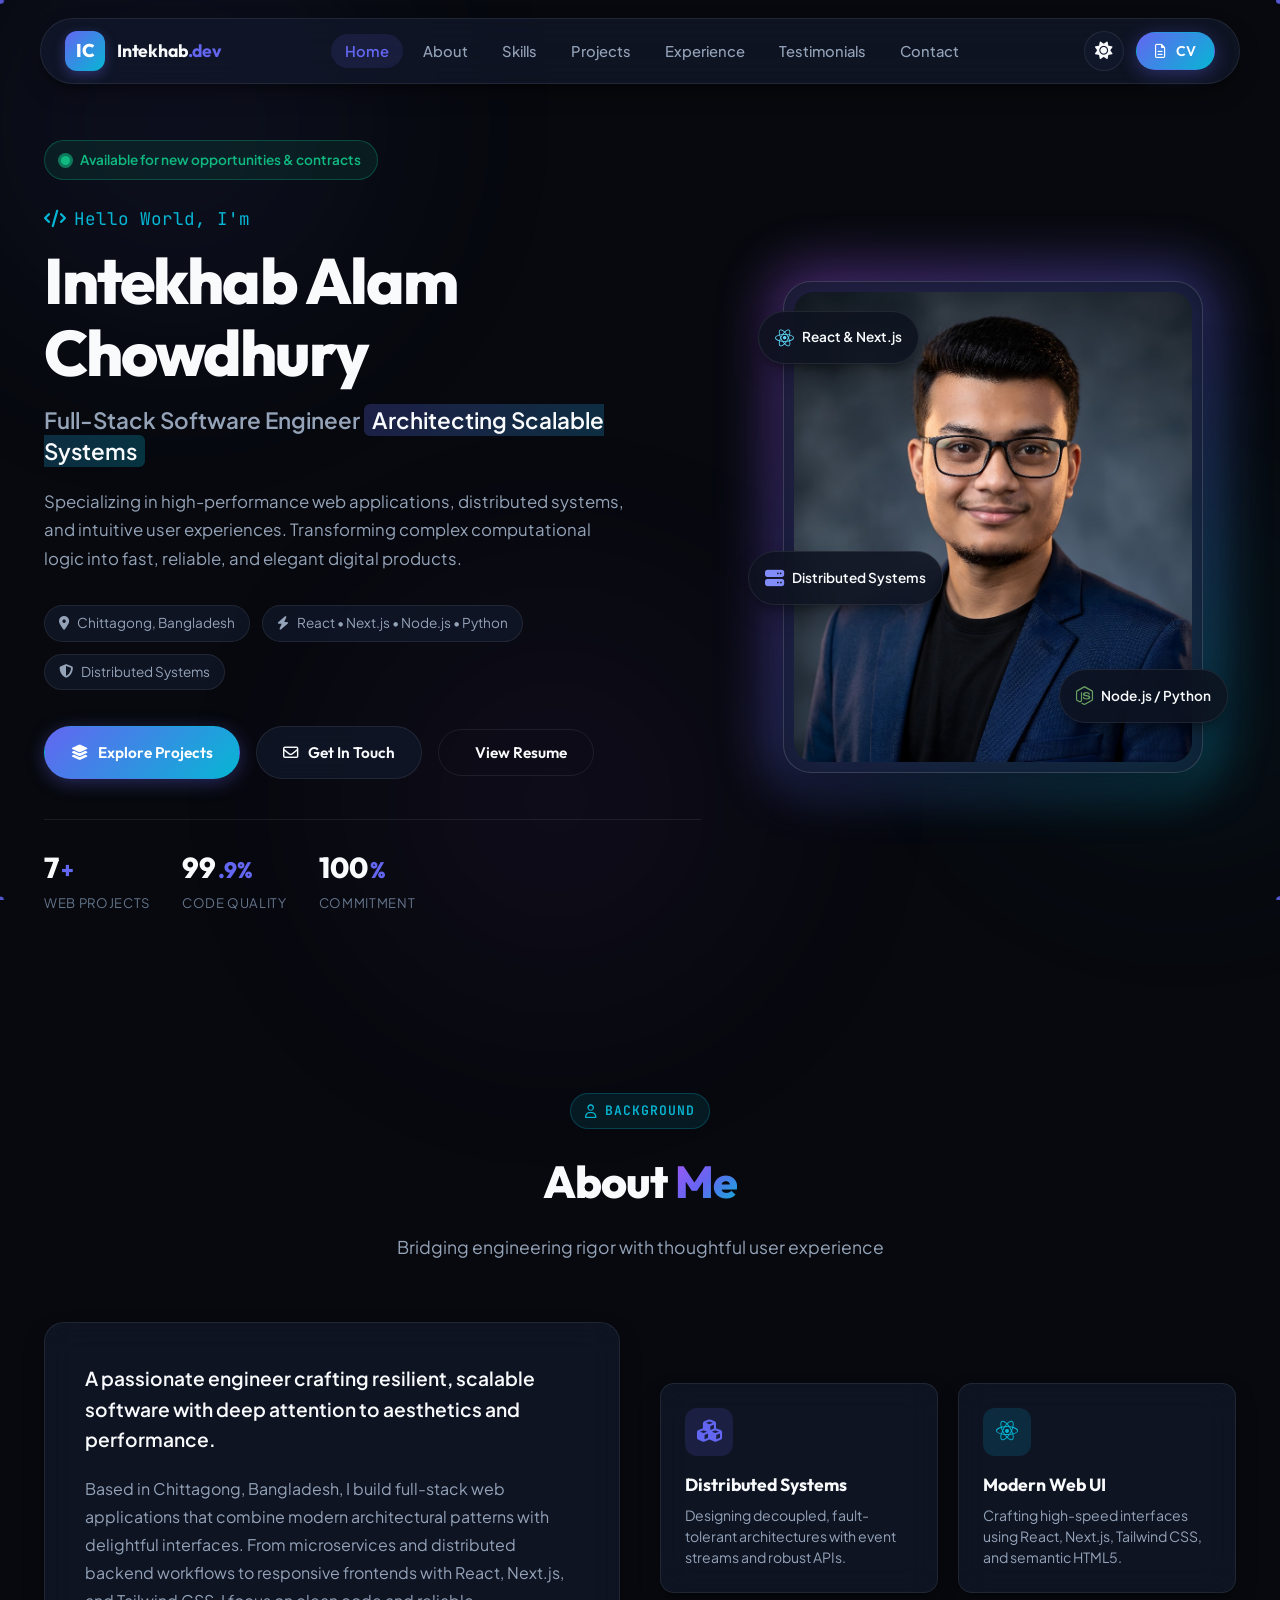
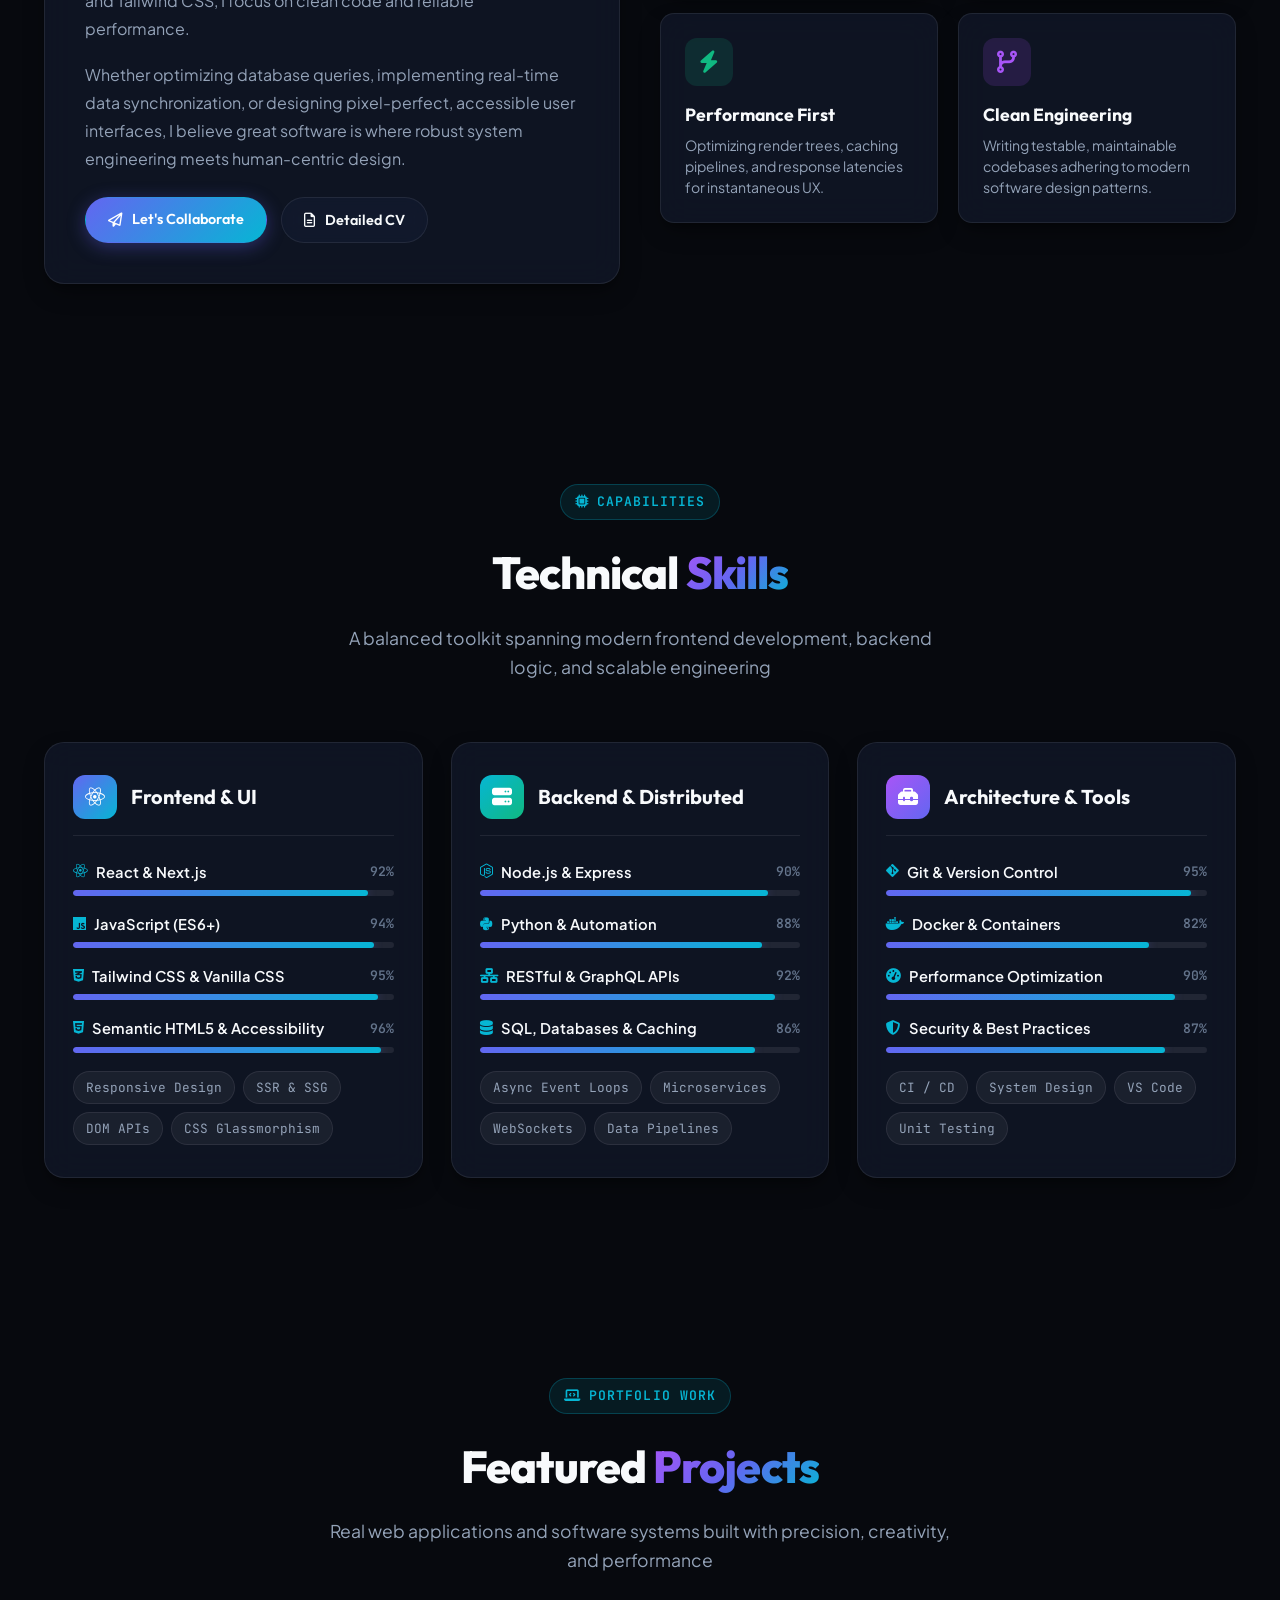
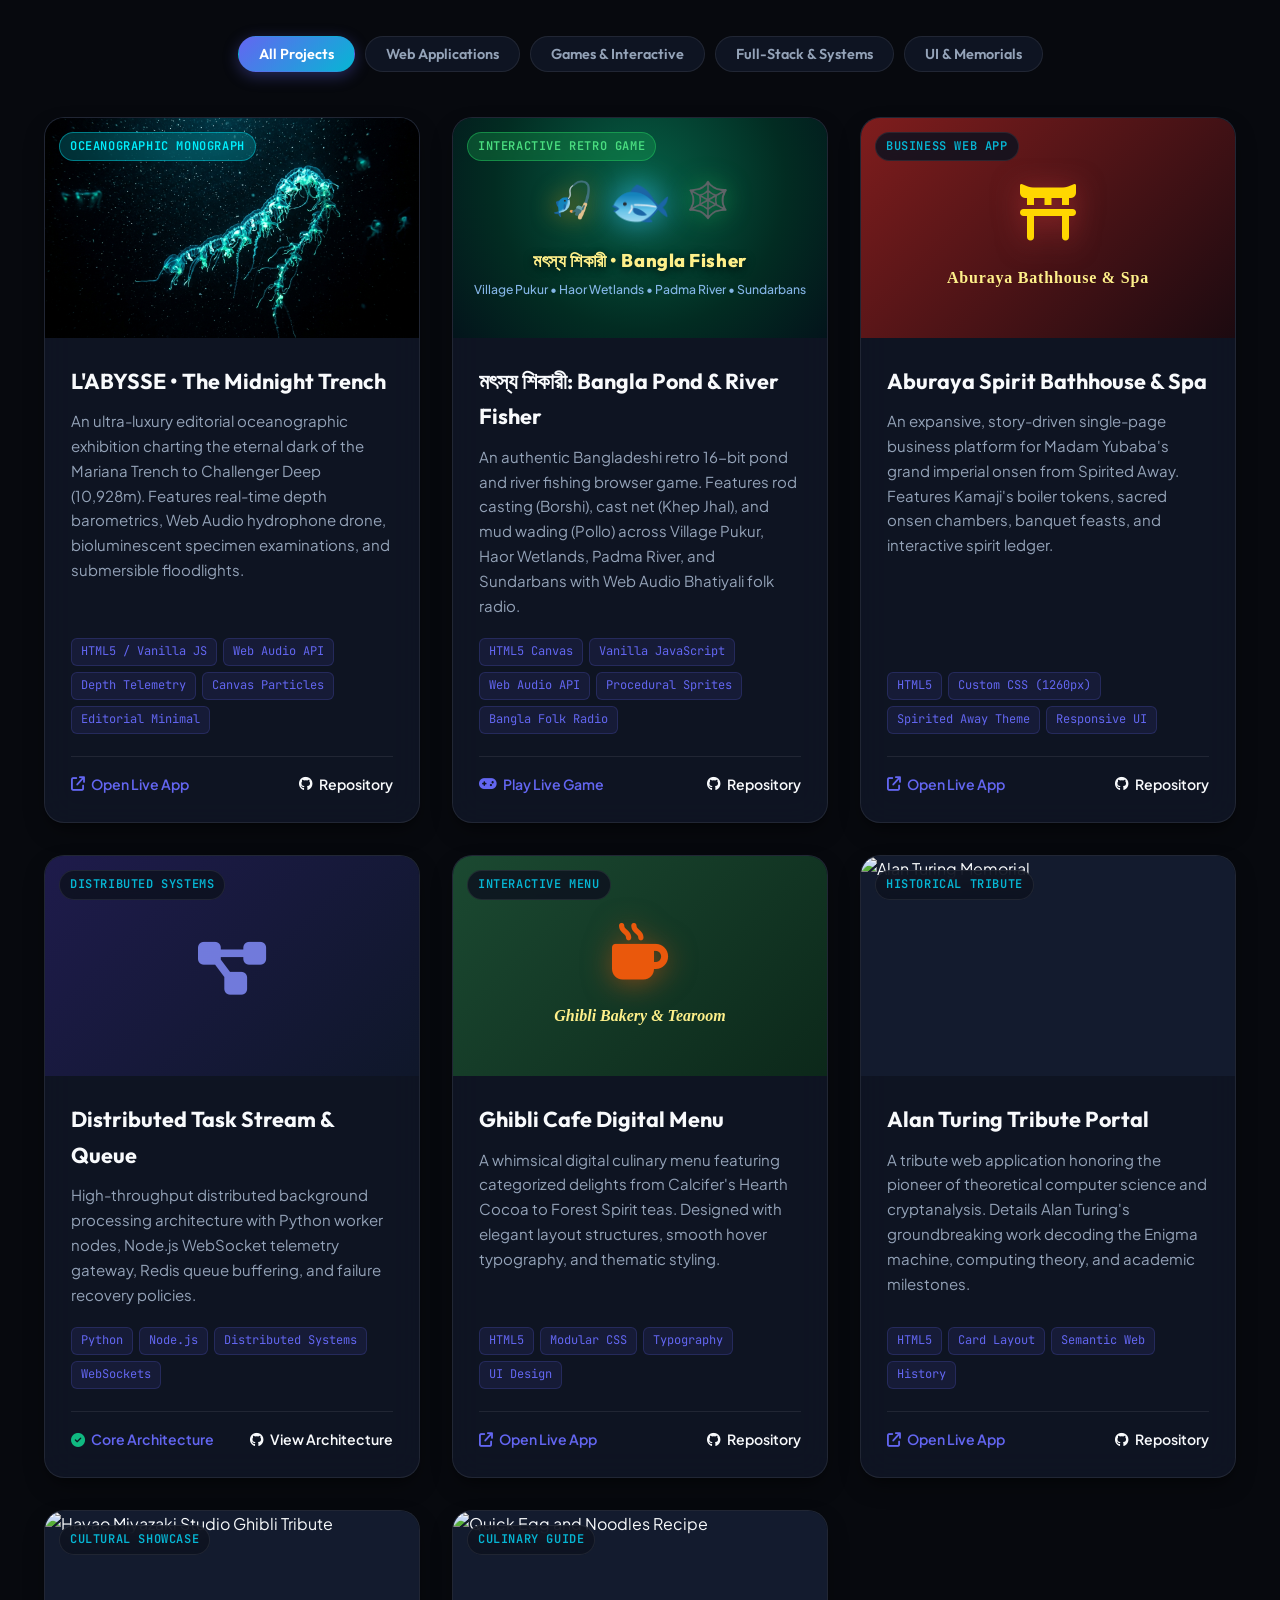
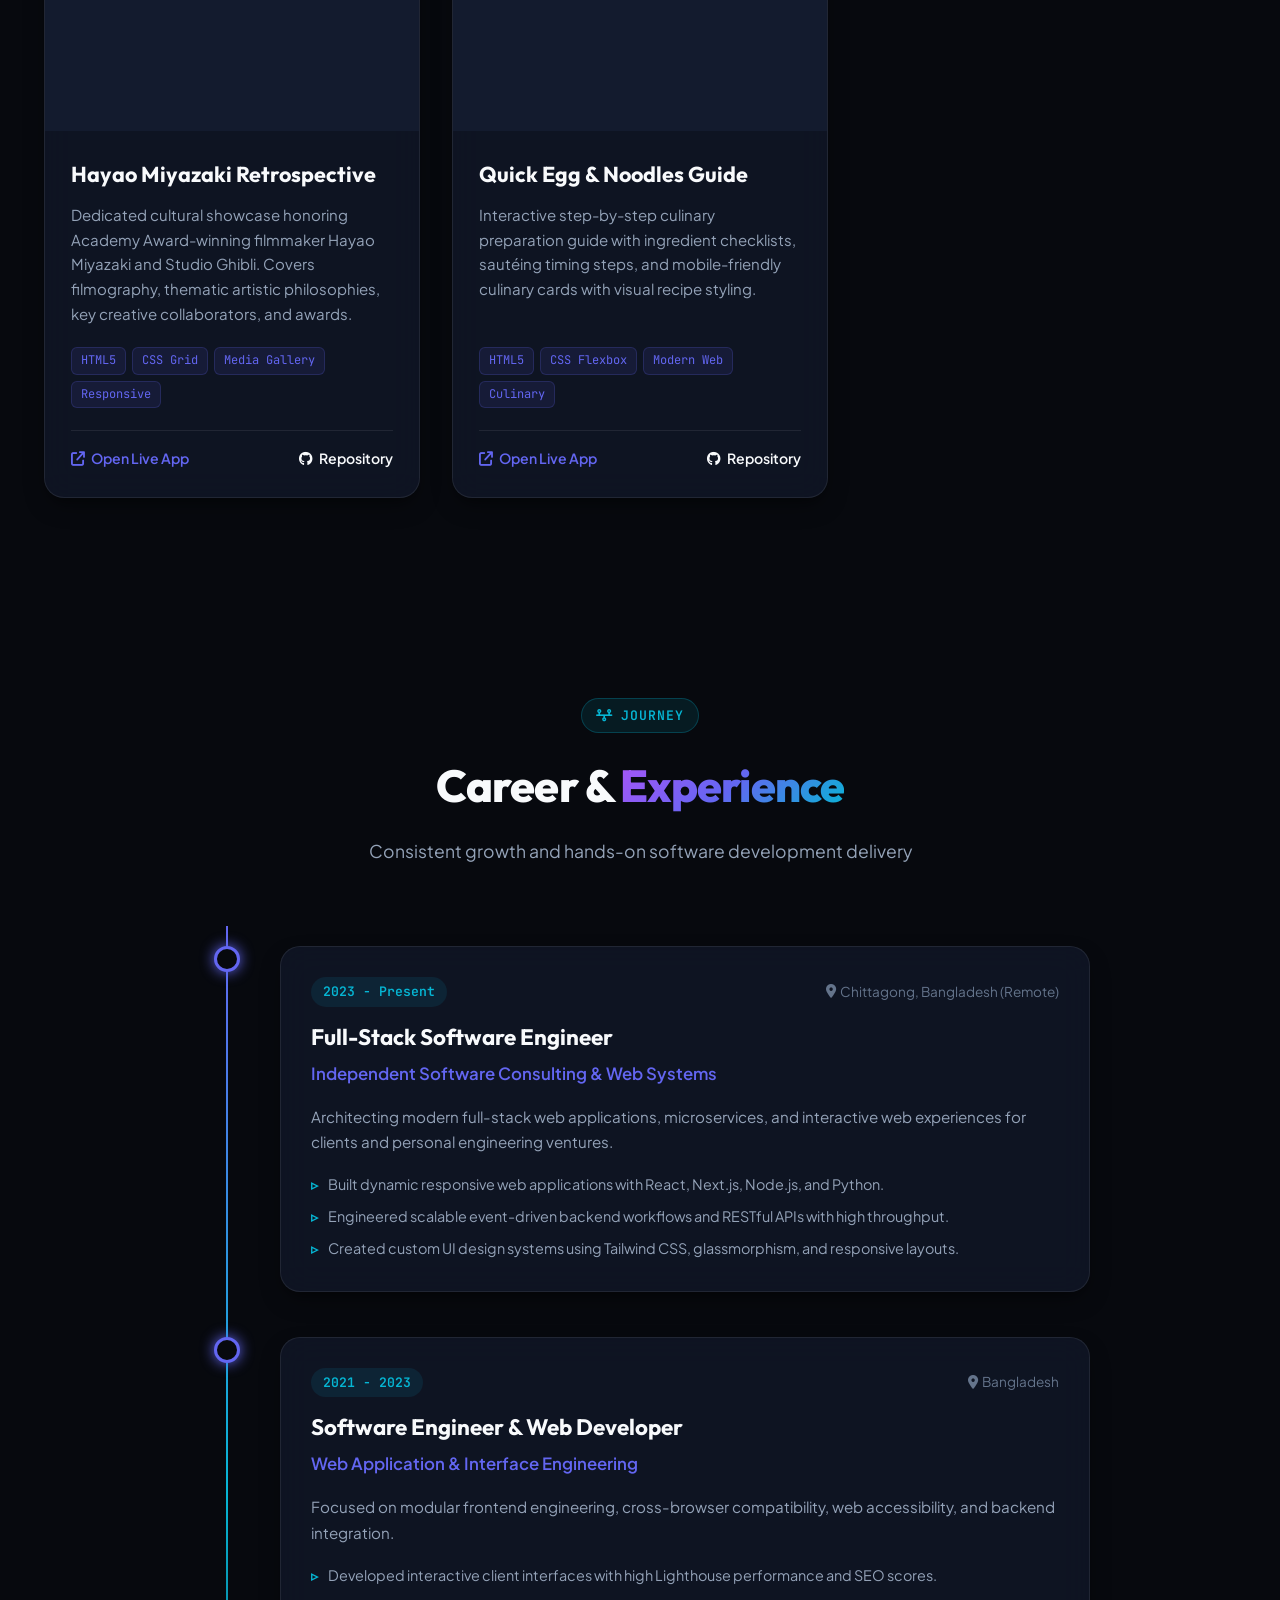
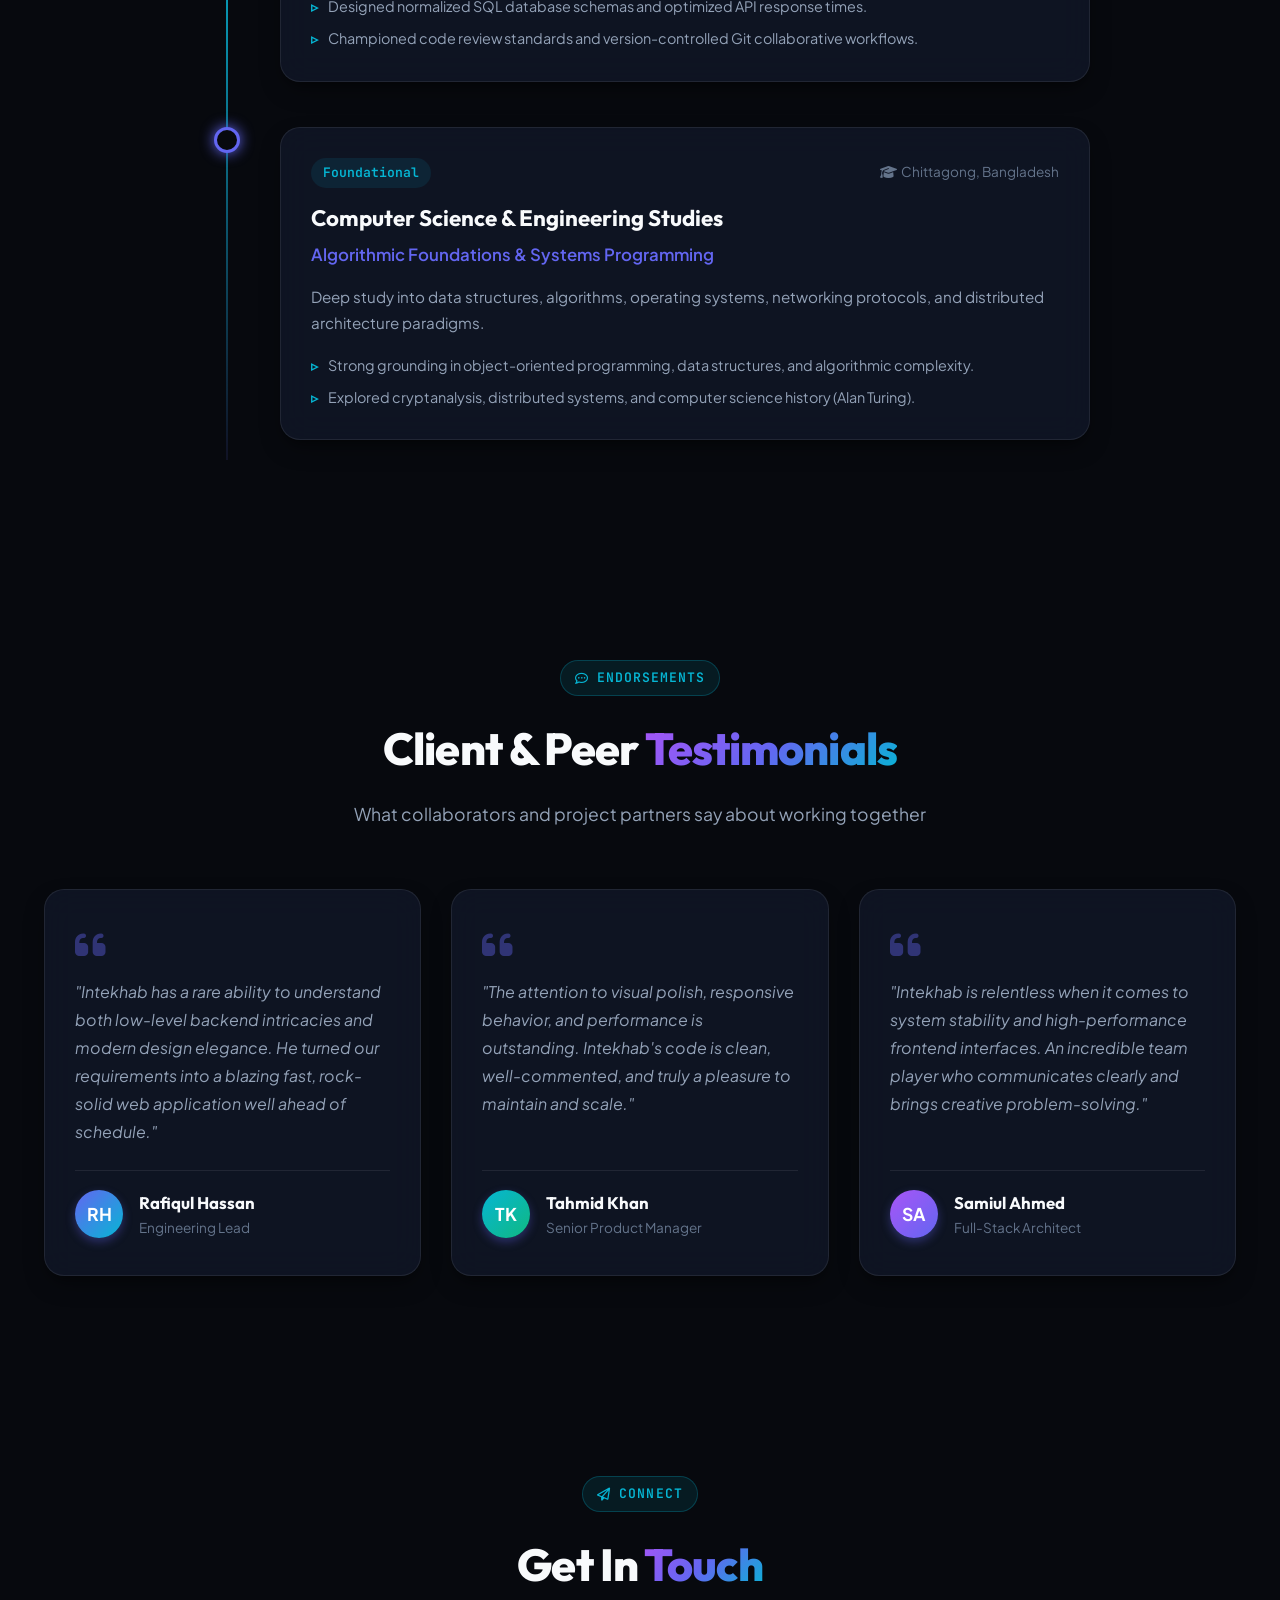
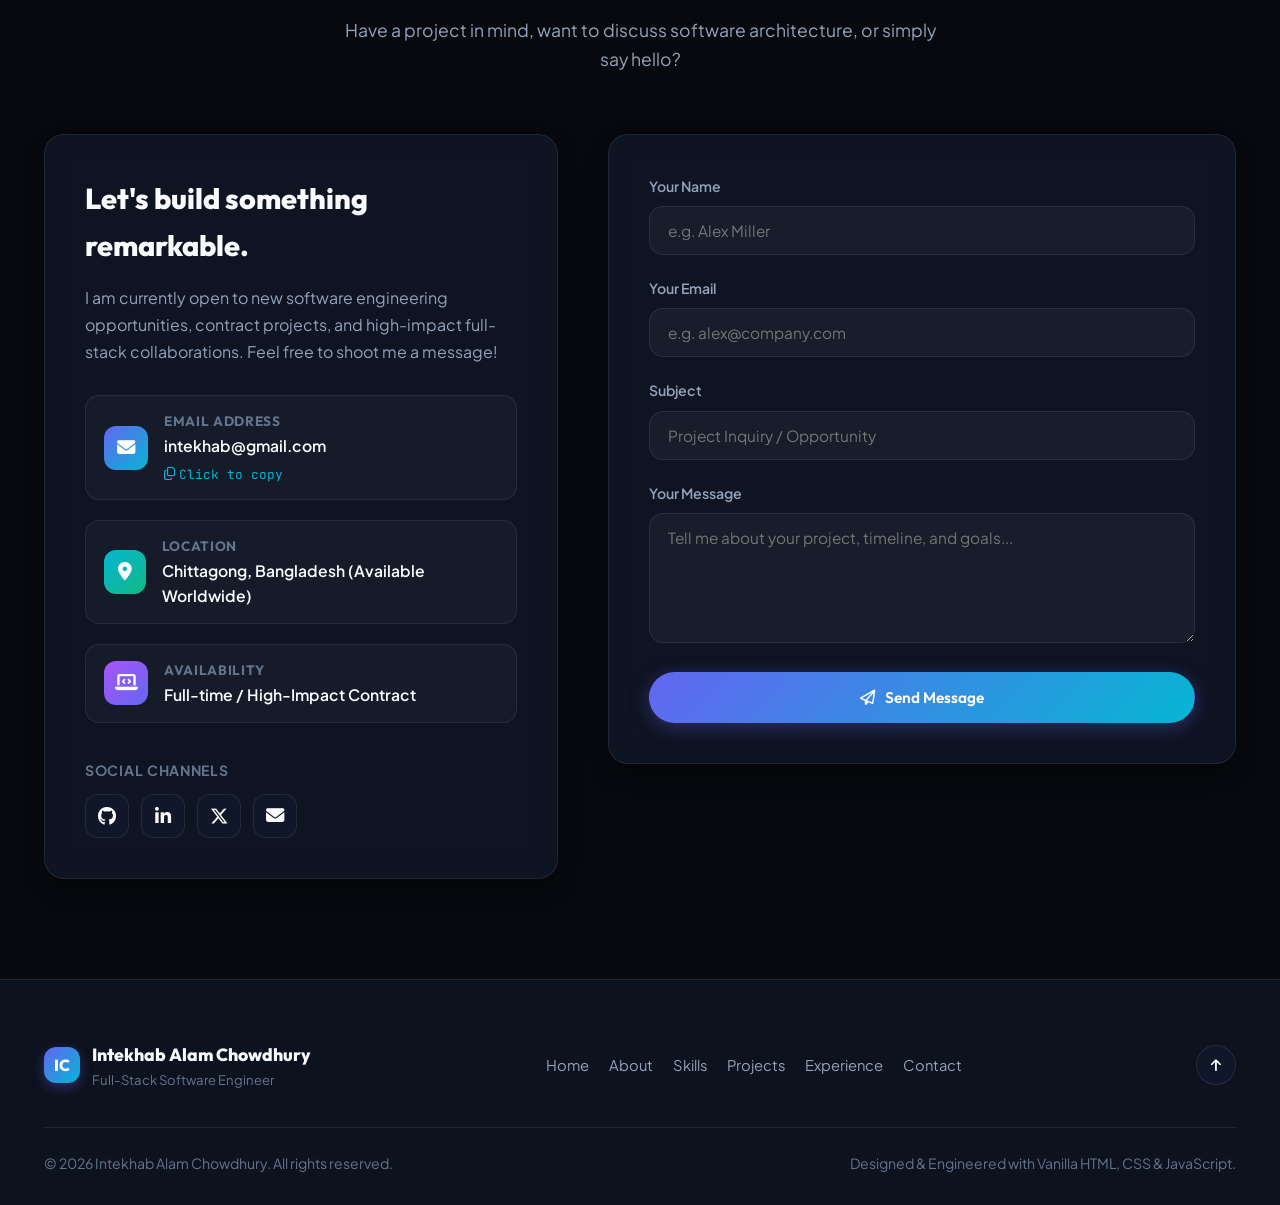
==== commit 1cb8ad2c: "Add files via upload" ====
--- a/Portfolio/index.html
+++ b/Portfolio/index.html
@@ -449,8 +449,9 @@
         <div class="projects-filter-bar">
           <button class="filter-btn active" data-filter="all">All Projects</button>
           <button class="filter-btn" data-filter="web-apps">Web Applications</button>
-          <button class="filter-btn" data-filter="fullstack">Full-Stack & Systems</button>
-          <button class="filter-btn" data-filter="memorials">UI & Memorials</button>
+          <button class="filter-btn" data-filter="games">Games &amp; Interactive</button>
+          <button class="filter-btn" data-filter="fullstack">Full-Stack &amp; Systems</button>
+          <button class="filter-btn" data-filter="memorials">UI &amp; Memorials</button>
         </div>
 
         <div class="projects-grid">
@@ -476,6 +477,48 @@
               <div class="project-actions">
                 <a href="./Projects/Oceanographic exhibition/index.html" target="_blank" class="action-link action-link-primary">
                   <i class="fa-solid fa-arrow-up-right-from-square"></i> Open Live App
+                </a>
+                <a href="https://github.com/intekhab" target="_blank" class="action-link">
+                  <i class="fa-brands fa-github"></i> Repository
+                </a>
+              </div>
+            </div>
+          </div>
+
+          <!-- Project: Bangla Pond & River Fisher (মৎস্য শিকারী) -->
+          <div class="glass-card project-card tilt-card" data-category="web-apps games">
+            <div class="project-thumb-box" style="background: radial-gradient(circle at 50% 30%, #065f46 0%, #022c22 60%, #03141b 100%); display: flex; flex-direction: column; align-items: center; justify-content: center; position: relative; overflow: hidden;">
+              <span class="project-category-badge" style="background: rgba(34, 197, 94, 0.25); color: #4ade80; border-color: rgba(34, 197, 94, 0.5);">Interactive Retro Game</span>
+              
+              <!-- Thematic retro fishing icons & visual elements -->
+              <div style="display: flex; align-items: center; justify-content: center; gap: 14px; margin-bottom: 6px;">
+                <span style="font-size: 2.2rem; filter: drop-shadow(0 0 12px rgba(245, 158, 11, 0.7));">🎣</span>
+                <span style="font-size: 3.2rem; filter: drop-shadow(0 0 16px rgba(56, 189, 248, 0.8));">🐟</span>
+                <span style="font-size: 2.2rem; filter: drop-shadow(0 0 12px rgba(34, 197, 94, 0.7));">🕸️</span>
+              </div>
+              
+              <div style="font-family: 'Outfit', sans-serif; font-size: 1.15rem; color: #fef08a; font-weight: 800; text-shadow: 0 2px 10px rgba(0,0,0,0.8); letter-spacing: 0.03em;">
+                মৎস্য শিকারী • Bangla Fisher
+              </div>
+              <div style="font-size: 0.76rem; color: #93c5fd; opacity: 0.9; margin-top: 3px; font-weight: 500;">
+                Village Pukur • Haor Wetlands • Padma River • Sundarbans
+              </div>
+            </div>
+            <div class="project-content">
+              <h3 class="project-title">মৎস্য শিকারী: Bangla Pond &amp; River Fisher</h3>
+              <p class="project-desc">
+                An authentic Bangladeshi retro 16-bit pond and river fishing browser game. Features rod casting (Borshi), cast net (Khep Jhal), and mud wading (Pollo) across Village Pukur, Haor Wetlands, Padma River, and Sundarbans with Web Audio Bhatiyali folk radio.
+              </p>
+              <div class="project-tags">
+                <span class="project-tag">HTML5 Canvas</span>
+                <span class="project-tag">Vanilla JavaScript</span>
+                <span class="project-tag">Web Audio API</span>
+                <span class="project-tag">Procedural Sprites</span>
+                <span class="project-tag">Bangla Folk Radio</span>
+              </div>
+              <div class="project-actions">
+                <a href="./Projects/bangla-fishing-game/index.html" target="_blank" class="action-link action-link-primary">
+                  <i class="fa-solid fa-gamepad"></i> Play Live Game
                 </a>
                 <a href="https://github.com/intekhab" target="_blank" class="action-link">
                   <i class="fa-brands fa-github"></i> Repository
@@ -970,6 +1013,7 @@
 
           <div class="resume-section-title"><i class="fa-solid fa-laptop-code"></i> Featured Web Projects</div>
           <p style="font-size: 0.88rem; color: var(--text-secondary); line-height: 1.6;">
+            • <strong>মৎস্য শিকারী (Bangla Pond & River Fisher):</strong> Retro 16-bit interactive canvas fishing game with procedural sprites, tension & net mechanics, and Web Audio Bhatiyali folk synthesis.<br />
             • <strong>Clocktower Pastries & Cafe:</strong> Immersive single-page business web application with bespoke menu presentation and responsive typography.<br />
             • <strong>Ghibli Cafe Digital Menu:</strong> Interactive digital culinary platform with whimsical artistic aesthetic.<br />
             • <strong>Alan Turing & Studio Ghibli Tributes:</strong> Educational biographical and cultural retrospectives.<br />
